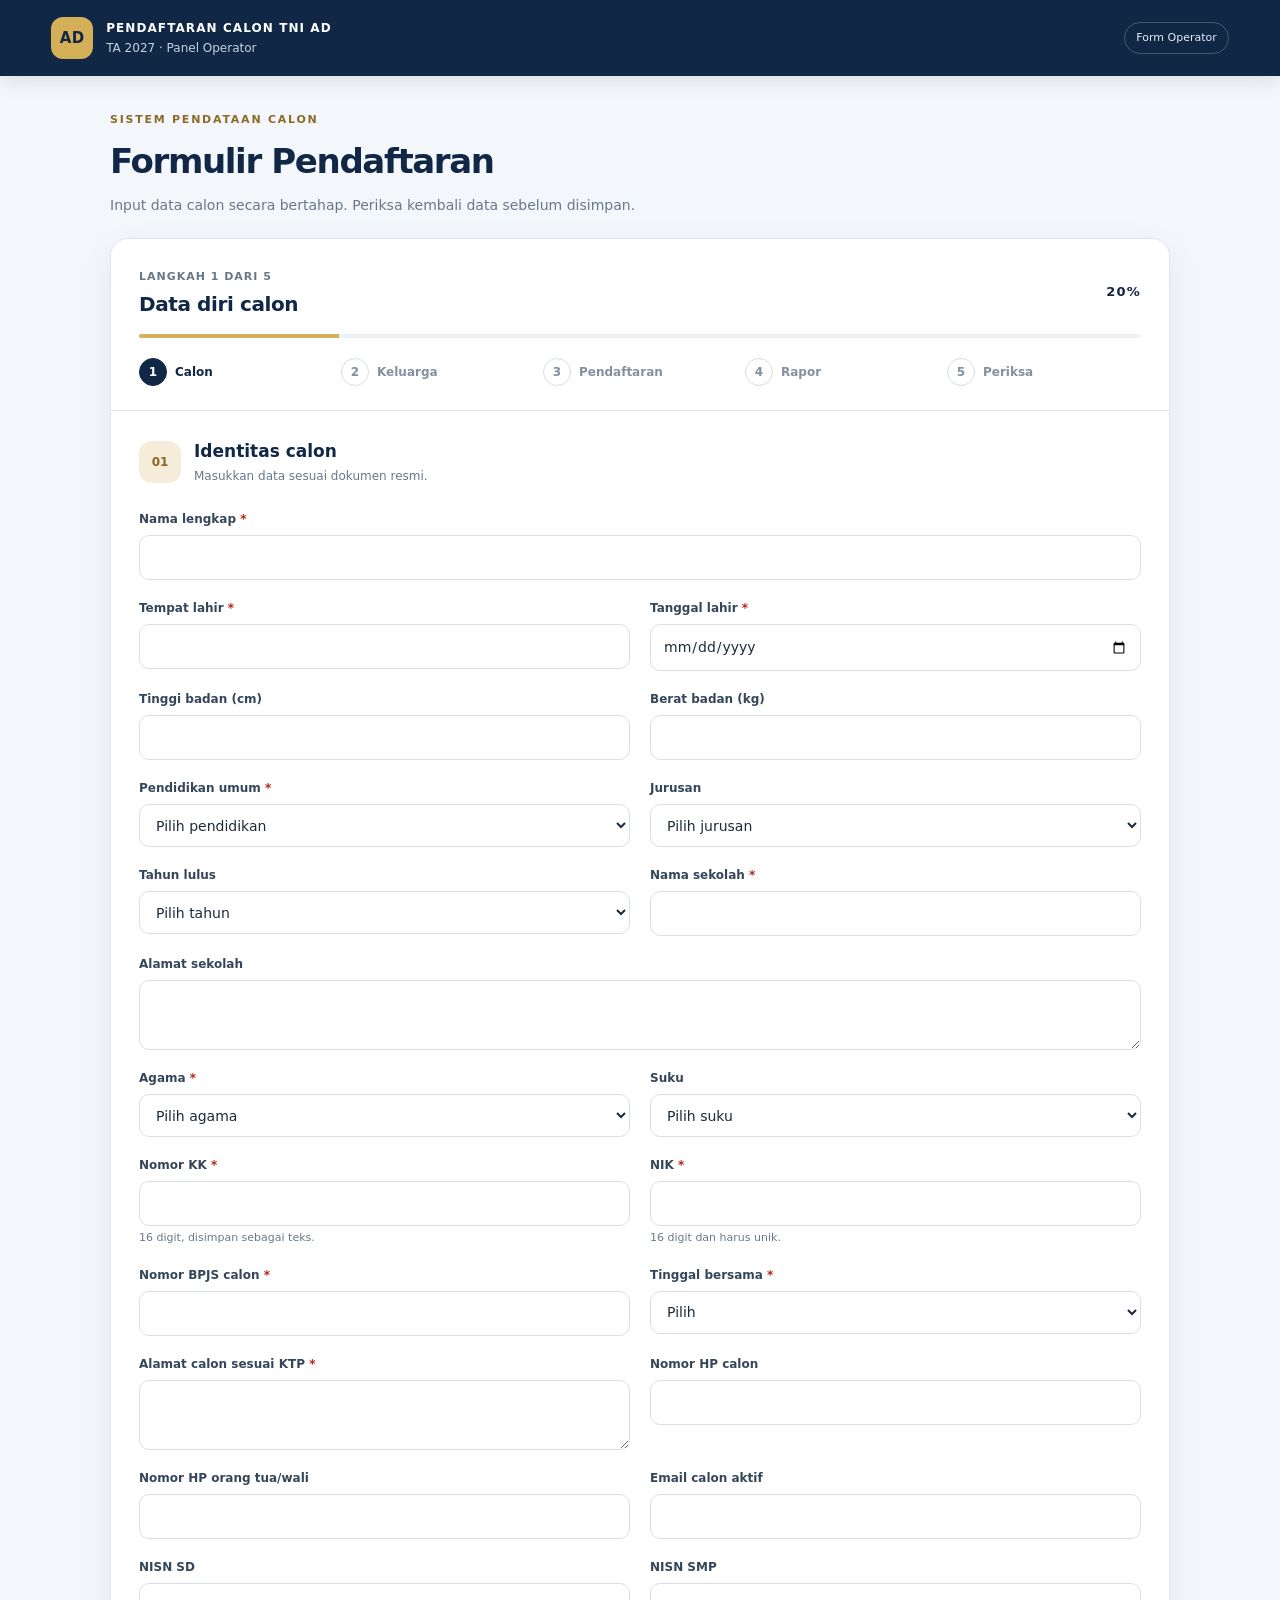
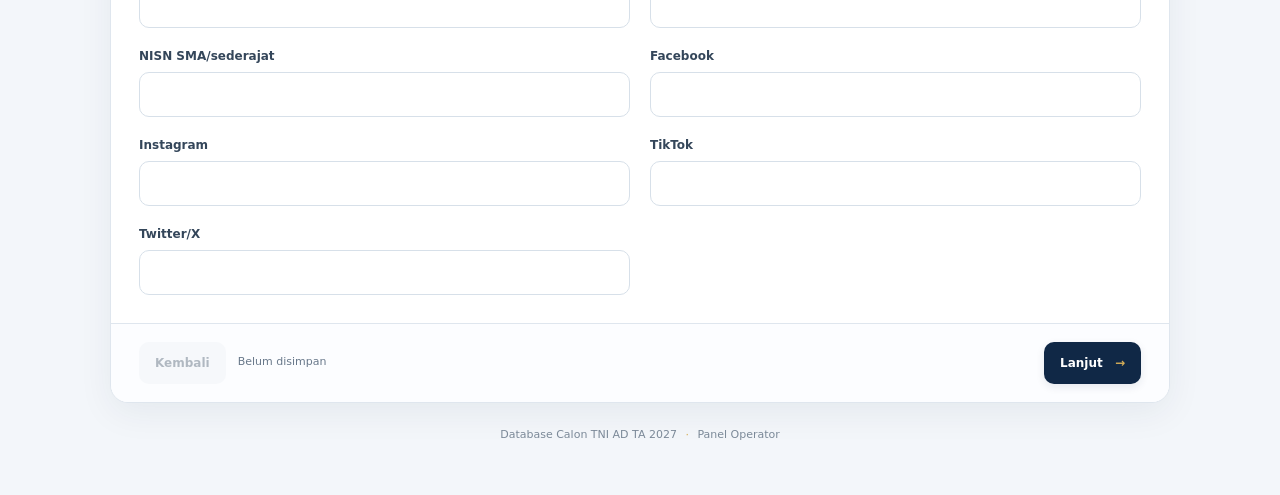
==== index.html @ 024eb9fd "first commit" ====
<!doctype html>
<html lang="id">
  <head>
    <meta charset="utf-8" />
    <meta name="viewport" content="width=device-width, initial-scale=1" />
    <meta name="theme-color" content="#102846" />
    <title>Form Pendaftaran Calon TNI AD TA 2027</title>
    <link rel="stylesheet" href="styles.css" />
  </head>
  <body>
    <header class="topbar">
      <div class="brand-mark">AD</div>
      <div class="brand-copy">
        <strong>PENDAFTARAN CALON TNI AD</strong
        ><span>TA 2027 · Panel Operator</span>
      </div>
      <span class="secure-label">Form Operator</span>
    </header>
    <main class="page-shell">
      <section class="intro">
        <p class="eyebrow">SISTEM PENDATAAN CALON</p>
        <h1>Formulir Pendaftaran</h1>
        <p class="subheading">
          Input data calon secara bertahap. Periksa kembali data sebelum
          disimpan.
        </p>
      </section>
      <section class="form-card">
        <div class="progress-head">
          <div>
            <span id="step-kicker">LANGKAH 1 DARI 5</span>
            <h2 id="step-title">Data diri calon</h2>
          </div>
          <span id="progress-percent">20%</span>
        </div>
        <div class="progress-track"><div id="progress-bar"></div></div>
        <nav class="step-nav" aria-label="Langkah formulir">
          <button class="step-pill active" data-step="0" type="button">
            <span>1</span><b>Calon</b>
          </button>
          <button class="step-pill" data-step="1" type="button">
            <span>2</span><b>Keluarga</b>
          </button>
          <button class="step-pill" data-step="2" type="button">
            <span>3</span><b>Pendaftaran</b>
          </button>
          <button class="step-pill" data-step="3" type="button">
            <span>4</span><b>Rapor</b>
          </button>
          <button class="step-pill" data-step="4" type="button">
            <span>5</span><b>Periksa</b>
          </button>
        </nav>

        <form id="candidate-form" novalidate>
          <section class="step-panel active" data-panel="0">
            <div class="section-heading">
              <span class="section-icon">01</span>
              <div>
                <h3>Identitas calon</h3>
                <p>Masukkan data sesuai dokumen resmi.</p>
              </div>
            </div>
            <div class="field-grid">
              <label class="field span-2"
                ><span>Nama lengkap <i>*</i></span
                ><input
                  name="NAMA_LENGKAP"
                  required
                  autocomplete="name"
                  data-uppercase
              /></label>
              <label class="field"
                ><span>Tempat lahir <i>*</i></span
                ><input name="TEMPAT_LAHIR" required data-uppercase
              /></label>
              <label class="field"
                ><span>Tanggal lahir <i>*</i></span
                ><input name="TANGGAL_LAHIR" type="date" required
              /></label>
              <label class="field"
                ><span>Tinggi badan (cm)</span
                ><input
                  name="TINGGI_BADAN_CM"
                  type="number"
                  min="1"
                  max="250"
                  inputmode="numeric"
              /></label>
              <label class="field"
                ><span>Berat badan (kg)</span
                ><input
                  name="BERAT_BADAN_KG"
                  type="number"
                  min="1"
                  max="300"
                  inputmode="decimal"
              /></label>
              <label class="field"
                ><span>Pendidikan umum <i>*</i></span
                ><select
                  name="PENDIDIKAN_UMUM"
                  required
                  data-ref="PENDIDIKAN_UMUM"
                >
                  <option value="">Pilih pendidikan</option>
                </select></label
              >
              <label class="field"
                ><span>Jurusan</span
                ><select
                  name="JURUSAN"
                  data-ref="JURUSAN"
                  data-other-target="jurusan-lain"
                >
                  <option value="">Pilih jurusan</option></select
                ><input
                  id="jurusan-lain"
                  class="conditional-input hidden"
                  placeholder="Tulis jurusan"
                  data-uppercase
              /></label>
              <label class="field"
                ><span>Tahun lulus</span
                ><select name="TAHUN_LULUS" id="tahun-lulus">
                  <option value="">Pilih tahun</option>
                </select></label
              >
              <label class="field"
                ><span>Nama sekolah <i>*</i></span
                ><input name="NAMA_SEKOLAH" required data-uppercase
              /></label>
              <label class="field span-2"
                ><span>Alamat sekolah</span
                ><textarea
                  name="ALAMAT_SEKOLAH"
                  rows="2"
                  data-uppercase
                ></textarea>
              </label>
              <label class="field"
                ><span>Agama <i>*</i></span
                ><select name="AGAMA" required data-ref="AGAMA">
                  <option value="">Pilih agama</option>
                </select></label
              >
              <label class="field"
                ><span>Suku</span
                ><select
                  name="SUKU"
                  data-ref="SUKU"
                  data-other-target="suku-lain"
                >
                  <option value="">Pilih suku</option></select
                ><input
                  id="suku-lain"
                  class="conditional-input hidden"
                  placeholder="Tulis suku"
                  data-uppercase
              /></label>
              <label class="field"
                ><span>Nomor KK <i>*</i></span
                ><input
                  name="NOMOR_KK"
                  required
                  inputmode="numeric"
                  maxlength="16"
                  minlength="16"
                  pattern="[0-9]{16}"
                  autocomplete="off"
                /><small>16 digit, disimpan sebagai teks.</small></label
              >
              <label class="field"
                ><span>NIK <i>*</i></span
                ><input
                  name="NIK"
                  required
                  inputmode="numeric"
                  maxlength="16"
                  minlength="16"
                  pattern="[0-9]{16}"
                  autocomplete="off"
                /><small>16 digit dan harus unik.</small></label
              >
              <label class="field"
                ><span>Nomor BPJS calon <i>*</i></span
                ><input
                  name="NOMOR_BPJS"
                  required
                  inputmode="numeric"
                  autocomplete="off"
              /></label>
              <label class="field"
                ><span>Tinggal bersama <i>*</i></span
                ><select
                  name="TINGGAL_BERSAMA"
                  required
                  data-ref="TINGGAL_BERSAMA"
                >
                  <option value="">Pilih</option>
                </select></label
              >
              <label class="field"
                ><span>Alamat calon sesuai KTP <i>*</i></span
                ><textarea
                  name="ALAMAT_CALON"
                  required
                  rows="2"
                  data-uppercase
                ></textarea>
              </label>
              <label class="field"
                ><span>Nomor HP calon</span
                ><input
                  name="NOMOR_HP_CALON"
                  inputmode="tel"
                  autocomplete="tel"
              /></label>
              <label class="field"
                ><span>Nomor HP orang tua/wali</span
                ><input name="NOMOR_HP_ORANG_TUA_WALI" inputmode="tel"
              /></label>
              <label class="field"
                ><span>Email calon aktif</span
                ><input name="EMAIL_CALON" type="email" autocomplete="email"
              /></label>
              <label class="field"
                ><span>NISN SD</span><input name="NISN_SD" inputmode="numeric"
              /></label>
              <label class="field"
                ><span>NISN SMP</span
                ><input name="NISN_SMP" inputmode="numeric"
              /></label>
              <label class="field"
                ><span>NISN SMA/sederajat</span
                ><input name="NISN_SMA" inputmode="numeric"
              /></label>
              <label class="field"
                ><span>Facebook</span><input name="AKUN_FACEBOOK"
              /></label>
              <label class="field"
                ><span>Instagram</span><input name="AKUN_INSTAGRAM"
              /></label>
              <label class="field"
                ><span>TikTok</span><input name="AKUN_TIKTOK"
              /></label>
              <label class="field"
                ><span>Twitter/X</span><input name="AKUN_TWITTER"
              /></label>
            </div>
          </section>

          <section class="step-panel" data-panel="1">
            <div class="section-heading">
              <span class="section-icon">02</span>
              <div>
                <h3>Data keluarga</h3>
                <p>
                  Bagian pangkat, jabatan, dan kesatuan muncul sesuai pekerjaan.
                </p>
              </div>
            </div>
            <div class="subsection">
              <h4>Ayah kandung</h4>
              <div class="field-grid">
                <label class="field"
                  ><span>Nama ayah <i>*</i></span
                  ><input name="NAMA_BAPAK_KANDUNG" required data-uppercase
                /></label>
                <label class="field"
                  ><span>Pekerjaan ayah <i>*</i></span
                  ><select name="PEKERJAAN_BAPAK" required data-ref="PEKERJAAN">
                    <option value="">Pilih pekerjaan</option>
                  </select></label
                >
                <label class="field conditional-job hidden"
                  ><span>Pangkat ayah</span
                  ><input name="PANGKAT_BAPAK" data-uppercase
                /></label>
                <label class="field conditional-job hidden"
                  ><span>Jabatan ayah</span
                  ><input name="JABATAN_BAPAK" data-uppercase
                /></label>
                <label class="field conditional-job hidden"
                  ><span>Kesatuan/instansi ayah</span
                  ><input name="KESATUAN_BAPAK" data-uppercase
                /></label>
                <label class="field span-2"
                  ><span>Alamat ayah sesuai KTP</span
                  ><textarea
                    name="ALAMAT_BAPAK"
                    rows="2"
                    data-uppercase
                  ></textarea>
                </label>
              </div>
            </div>
            <div class="subsection">
              <h4>Ibu kandung</h4>
              <div class="field-grid">
                <label class="field"
                  ><span>Nama ibu <i>*</i></span
                  ><input name="NAMA_IBU_KANDUNG" required data-uppercase
                /></label>
                <label class="field"
                  ><span>Pekerjaan ibu <i>*</i></span
                  ><select name="PEKERJAAN_IBU" required data-ref="PEKERJAAN">
                    <option value="">Pilih pekerjaan</option>
                  </select></label
                >
                <label class="field conditional-job hidden"
                  ><span>Pangkat ibu</span
                  ><input name="PANGKAT_IBU" data-uppercase
                /></label>
                <label class="field conditional-job hidden"
                  ><span>Jabatan ibu</span
                  ><input name="JABATAN_IBU" data-uppercase
                /></label>
                <label class="field conditional-job hidden"
                  ><span>Kesatuan/instansi ibu</span
                  ><input name="KESATUAN_IBU" data-uppercase
                /></label>
                <label class="field span-2"
                  ><span>Alamat ibu sesuai KTP</span
                  ><textarea
                    name="ALAMAT_IBU"
                    rows="2"
                    data-uppercase
                  ></textarea>
                </label>
              </div>
            </div>
            <div class="subsection" id="wali-section">
              <h4>Wali</h4>
              <div class="field-grid">
                <label class="field"
                  ><span>Nama wali</span><input name="NAMA_WALI" data-uppercase
                /></label>
                <label class="field"
                  ><span>Pekerjaan wali</span
                  ><input name="PEKERJAAN_WALI" data-uppercase
                /></label>
                <label class="field"
                  ><span>Pangkat wali</span
                  ><input name="PANGKAT_WALI" data-uppercase
                /></label>
                <label class="field"
                  ><span>Jabatan wali</span
                  ><input name="JABATAN_WALI" data-uppercase
                /></label>
                <label class="field"
                  ><span>Kesatuan/instansi wali</span
                  ><input name="KESATUAN_WALI" data-uppercase
                /></label>
                <label class="field span-2"
                  ><span>Alamat wali sesuai KTP</span
                  ><textarea
                    name="ALAMAT_WALI"
                    rows="2"
                    data-uppercase
                  ></textarea>
                </label>
              </div>
            </div>
            <div class="subsection">
              <h4>Kakek dan nenek</h4>
              <div class="field-grid">
                <label class="field"
                  ><span>Nama kakek dari ayah <i>*</i></span
                  ><input name="NAMA_KAKEK_AYAH" required data-uppercase
                /></label>
                <label class="field"
                  ><span>Nama nenek dari ayah <i>*</i></span
                  ><input name="NAMA_NENEK_AYAH" required data-uppercase
                /></label>
                <label class="field span-2"
                  ><span>Alamat kakek/nenek dari ayah <i>*</i></span
                  ><textarea
                    name="ALAMAT_KAKEK_NENEK_AYAH"
                    required
                    rows="2"
                    data-uppercase
                  ></textarea>
                </label>
                <label class="field"
                  ><span>Nama kakek dari ibu <i>*</i></span
                  ><input name="NAMA_KAKEK_IBU" required data-uppercase
                /></label>
                <label class="field"
                  ><span>Nama nenek dari ibu <i>*</i></span
                  ><input name="NAMA_NENEK_IBU" required data-uppercase
                /></label>
                <label class="field span-2"
                  ><span>Alamat kakek/nenek dari ibu <i>*</i></span
                  ><textarea
                    name="ALAMAT_KAKEK_NENEK_IBU"
                    required
                    rows="2"
                    data-uppercase
                  ></textarea>
                </label>
              </div>
            </div>
            <div class="subsection">
              <h4>Babinsa</h4>
              <div class="field-grid">
                <label class="field"
                  ><span>Pangkat Babinsa</span
                  ><input name="PANGKAT_BABINSA" data-uppercase
                /></label>
                <label class="field"
                  ><span>Nama Babinsa</span
                  ><input name="NAMA_BABINSA" data-uppercase
                /></label>
              </div>
            </div>
          </section>

          <section class="step-panel" data-panel="2">
            <div class="section-heading">
              <span class="section-icon">03</span>
              <div>
                <h3>Informasi pendaftaran</h3>
                <p>Nomor pendaftaran dibuat otomatis saat data disimpan.</p>
              </div>
            </div>
            <div class="field-grid">
              <label class="field"
                ><span>Jenis pendaftaran <i>*</i></span
                ><select
                  name="JENIS_PENDAFTARAN"
                  required
                  data-ref="JENIS_PENDAFTARAN"
                >
                  <option value="">Pilih jenis</option>
                </select></label
              >
              <label class="field"
                ><span>Kodim sesuai domisili <i>*</i></span
                ><input name="KODIM_DOMISILI" required data-uppercase
              /></label>
              <label class="field"
                ><span>Calon daftar TNI ke berapa <i>*</i></span
                ><input
                  name="JUMLAH_PENDAFTARAN_TNI"
                  type="number"
                  min="1"
                  step="1"
                  required
              /></label>
              <label class="field"
                ><span>Kriteria prestasi nasional</span
                ><select
                  name="KRITERIA_PRESTASI_NASIONAL"
                  data-ref="KRITERIA_PRESTASI_NASIONAL"
                >
                  <option value="">Pilih jika ada</option>
                </select></label
              >
              <label class="field span-2"
                ><span>Motivasi menjadi prajurit</span
                ><textarea name="MOTIVASI_CALON" rows="3"></textarea>
              </label>
              <label class="field"
                ><span>Hobi</span><input name="HOBI_CALON"
              /></label>
              <label class="field"
                ><span>Pernah bekerja di</span><input name="RIWAYAT_PEKERJAAN"
              /></label>
              <label class="field"
                ><span>Mempunyai keahlian?</span
                ><select name="MEMILIKI_KEAHLIAN" id="memiliki-keahlian">
                  <option value="">Pilih</option>
                  <option>Ya</option>
                  <option>Tidak</option>
                </select></label
              >
              <label class="field hidden" id="detail-keahlian-wrap"
                ><span>Detail keahlian</span><input name="DETAIL_KEAHLIAN"
              /></label>
            </div>
          </section>

          <section class="step-panel" data-panel="3">
            <div class="section-heading">
              <span class="section-icon">04</span>
              <div>
                <h3>Nilai rapor</h3>
                <p>
                  Isi nilai P dan K sesuai blanko rapor. Urutan kolom sumber
                  perlu dicocokkan sebelum digunakan untuk impor massal.
                </p>
              </div>
            </div>
            <div class="notice">
              <strong>Catatan:</strong> nilai kosong tidak otomatis diubah
              menjadi 0. Pastikan angka disalin sesuai dokumen.
            </div>
            <div id="rapor-container"></div>
          </section>

          <section class="step-panel" data-panel="4">
            <div class="section-heading">
              <span class="section-icon">05</span>
              <div>
                <h3>Periksa data</h3>
                <p>Tinjau ringkasan sebelum menyimpan ke spreadsheet.</p>
              </div>
            </div>
            <div id="review-summary" class="review-summary"></div>
            <label class="confirm-check"
              ><input type="checkbox" id="confirm-data" /> Saya sudah memeriksa
              data yang diinput dan sesuai dengan dokumen sumber.</label
            >
            <div class="notice">
              Penyimpanan hanya dilakukan setelah tombol Simpan ditekan. Nomor
              pendaftaran dan ID dibuat oleh backend.
            </div>
          </section>

          <div class="form-alert hidden" id="form-alert" role="alert"></div>
          <div class="form-actions">
            <button class="btn btn-quiet" id="prev-btn" type="button" disabled>
              Kembali
            </button>
            <span class="autosave-note" id="save-status">Belum disimpan</span>
            <button class="btn btn-primary" id="next-btn" type="button">
              Lanjut <span>→</span>
            </button>
            <button class="btn btn-primary hidden" id="save-btn" type="submit">
              Simpan pendaftaran
            </button>
          </div>
        </form>
      </section>
      <footer>
        Database Calon TNI AD TA 2027 <span>·</span> Panel Operator
      </footer>
    </main>
    <div class="toast hidden" id="toast" role="status"></div>
    <script src="app.js"></script>
  </body>
</html>
---- styles.css ----
:root{--navy:#102846;--navy-2:#183b63;--gold:#d5ae58;--ink:#1c2b3a;--muted:#68788a;--line:#dfe6ee;--paper:#fff;--bg:#f3f6fa;--soft:#f7f9fc;--danger:#b42318;--success:#18794e;--radius:18px}*{box-sizing:border-box}body{margin:0;background:var(--bg);color:var(--ink);font-family:Inter,ui-sans-serif,system-ui,-apple-system,"Segoe UI",sans-serif;font-size:14px;line-height:1.5}.topbar{min-height:76px;background:var(--navy);color:#fff;display:flex;align-items:center;gap:13px;padding:14px clamp(16px,4vw,52px);box-shadow:0 4px 20px #0b20331c}.brand-mark{width:42px;height:42px;border-radius:12px;background:var(--gold);color:var(--navy);display:grid;place-items:center;font-weight:900;font-size:15px;letter-spacing:.5px}.brand-copy{display:flex;flex-direction:column;gap:2px}.brand-copy strong{font-size:12px;letter-spacing:.09em}.brand-copy span{font-size:12px;color:#c6d2df}.secure-label{margin-left:auto;border:1px solid #ffffff38;border-radius:30px;padding:7px 11px;font-size:11px;color:#e6edf5}.page-shell{max-width:1100px;margin:0 auto;padding:36px 20px 28px}.intro{margin-bottom:22px}.eyebrow{color:#8a6a26;font-size:11px;font-weight:800;letter-spacing:.16em;margin:0 0 7px}.intro h1{font-size:clamp(26px,4vw,34px);letter-spacing:-.04em;margin:0;color:var(--navy)}.subheading{color:var(--muted);margin:8px 0 0;max-width:650px}.form-card{background:var(--paper);border:1px solid var(--line);border-radius:var(--radius);box-shadow:0 10px 35px #132b4510;overflow:hidden}.progress-head{display:flex;justify-content:space-between;align-items:center;padding:26px 28px 15px}.progress-head h2{font-size:20px;margin:3px 0 0;color:var(--navy);letter-spacing:-.02em}.progress-head span{font-size:11px;letter-spacing:.09em;font-weight:800;color:var(--muted)}#progress-percent{font-size:13px;color:var(--navy)}.progress-track{height:4px;background:#edf1f5;margin:0 28px;border-radius:5px;overflow:hidden}#progress-bar{height:100%;width:20%;background:var(--gold);transition:width .25s}.step-nav{display:grid;grid-template-columns:repeat(5,1fr);gap:8px;padding:20px 28px 24px;border-bottom:1px solid var(--line)}.step-pill{display:flex;align-items:center;gap:8px;border:0;background:transparent;color:#8290a0;text-align:left;padding:0;font:inherit;cursor:pointer;min-width:0}.step-pill span{height:28px;width:28px;flex:0 0 28px;border:1px solid #d5dde6;border-radius:50%;display:grid;place-items:center;font-size:12px;font-weight:800;background:#fff}.step-pill b{font-size:12px;font-weight:650}.step-pill.active{color:var(--navy)}.step-pill.active span,.step-pill.done span{background:var(--navy);border-color:var(--navy);color:#fff}.step-pill.done span{background:#18794e;border-color:#18794e}.step-panel{display:none;padding:28px}.step-panel.active{display:block;animation:fade .2s ease}@keyframes fade{from{opacity:.6;transform:translateY(3px)}to{opacity:1;transform:none}}.section-heading{display:flex;gap:13px;align-items:center;margin-bottom:25px}.section-icon{display:grid;place-items:center;width:42px;height:42px;border-radius:13px;background:#f5ecd9;color:#8a6824;font-size:12px;font-weight:900}.section-heading h3{margin:0;color:var(--navy);font-size:17px}.section-heading p{margin:3px 0 0;color:var(--muted);font-size:12px}.field-grid{display:grid;grid-template-columns:repeat(2,minmax(0,1fr));gap:19px 20px}.field{display:flex;flex-direction:column;gap:7px;min-width:0}.field>span{font-size:12px;font-weight:750;color:#34465a}.field i{color:var(--danger);font-style:normal}.field input,.field select,.field textarea{width:100%;min-width:0;border:1px solid #d7e0e9;border-radius:10px;padding:11px 12px;background:#fff;color:var(--ink);font:inherit;outline:none;transition:border-color .15s,box-shadow .15s}.field input,.field select{min-height:43px}.field textarea{resize:vertical;min-height:70px}.field input:focus,.field select:focus,.field textarea:focus{border-color:#517da9;box-shadow:0 0 0 3px #517da91c}.field input.invalid,.field select.invalid,.field textarea.invalid{border-color:var(--danger);box-shadow:0 0 0 3px #b4231810}.field small{font-size:11px;color:var(--muted);margin-top:-3px}.span-2{grid-column:span 2}.conditional-input{margin-top:1px}.hidden{display:none!important}.subsection{padding:18px;border:1px solid var(--line);border-radius:14px;margin:18px 0}.subsection h4{margin:0 0 16px;color:var(--navy);font-size:13px}.subsection .field-grid{gap:16px}.notice{background:#fff9eb;border:1px solid #f2dfb0;border-radius:11px;padding:12px 14px;color:#725a23;font-size:12px;margin-bottom:18px}.score-card{border:1px solid var(--line);border-radius:13px;margin:14px 0;overflow:hidden}.score-title{background:var(--soft);padding:12px 15px;display:flex;justify-content:space-between;align-items:center}.score-title strong{font-size:13px;color:var(--navy)}.score-title span{font-size:11px;color:var(--muted)}.score-table{width:100%;border-collapse:collapse}.score-table th,.score-table td{padding:10px 12px;border-top:1px solid #e8edf2;text-align:left;font-size:12px}.score-table th{color:var(--muted);font-weight:700;background:#fff}.score-table input{width:100%;min-width:60px;border:1px solid #d7e0e9;border-radius:8px;padding:8px;font:inherit}.score-table input:focus{outline:2px solid #517da944;border-color:#517da9}.review-summary{display:grid;grid-template-columns:repeat(2,minmax(0,1fr));gap:14px}.review-group{border:1px solid var(--line);border-radius:12px;padding:15px;min-width:0}.review-group h4{margin:0 0 10px;font-size:13px;color:var(--navy)}.review-row{display:flex;justify-content:space-between;gap:12px;padding:6px 0;border-bottom:1px solid #f0f3f6;font-size:12px}.review-row:last-child{border-bottom:0}.review-row span{color:var(--muted)}.review-row strong{text-align:right;overflow-wrap:anywhere;font-weight:650;max-width:60%}.confirm-check{display:flex;gap:10px;align-items:flex-start;margin:20px 0 14px;font-size:12px;color:#34465a}.confirm-check input{margin-top:3px;accent-color:var(--navy)}.form-actions{display:flex;align-items:center;gap:12px;padding:18px 28px;border-top:1px solid var(--line);background:#fcfdff}.autosave-note{font-size:11px;color:var(--muted);margin-right:auto}.btn{border:0;border-radius:10px;padding:11px 16px;font:inherit;font-size:12px;font-weight:800;cursor:pointer;min-height:42px}.btn:disabled{opacity:.4;cursor:not-allowed}.btn-primary{background:var(--navy);color:#fff;box-shadow:0 3px 8px #10284618}.btn-primary:hover:not(:disabled){background:var(--navy-2)}.btn-primary span{color:var(--gold);margin-left:8px}.btn-quiet{background:#eef2f6;color:#415367}.form-alert{margin:0 28px 16px;padding:12px 14px;background:#fff0ef;border:1px solid #f1c5c1;border-radius:10px;color:var(--danger);font-size:12px}.toast{position:fixed;bottom:20px;right:20px;max-width:min(420px,calc(100vw - 40px));padding:14px 18px;border-radius:12px;background:#123a2a;color:#fff;box-shadow:0 8px 30px #0002;font-size:13px;z-index:10}.toast.error{background:#8f2019}footer{text-align:center;padding:24px;color:#7b8998;font-size:11px}footer span{color:var(--gold);padding:0 5px}.empty-state{padding:20px;color:var(--muted);font-size:12px}@media(max-width:700px){.topbar{min-height:66px;padding:12px 16px}.brand-mark{width:38px;height:38px}.brand-copy strong{font-size:10px}.secure-label{font-size:10px;padding:6px 8px}.page-shell{padding:25px 12px}.intro{padding:0 3px}.form-card{border-radius:14px}.progress-head{padding:21px 17px 13px}.progress-head h2{font-size:18px}.progress-track{margin:0 17px}.step-nav{padding:16px 15px;gap:3px}.step-pill{flex-direction:column;gap:5px;text-align:center;justify-content:center}.step-pill span{width:26px;height:26px;flex-basis:26px}.step-pill b{font-size:10px;font-weight:700}.step-panel{padding:22px 17px}.field-grid{grid-template-columns:minmax(0,1fr);gap:15px}.span-2{grid-column:auto}.subsection{padding:13px}.review-summary{grid-template-columns:1fr}.form-actions{padding:14px 15px;gap:8px;flex-wrap:wrap}.autosave-note{order:3;width:100%;margin:0}.btn{padding:10px 13px}.form-actions .btn-primary{margin-left:auto}.score-table th,.score-table td{padding:8px 6px}.score-title{gap:8px}.score-title span{font-size:10px}}@media(min-width:701px) and (max-width:900px){.field-grid{gap:16px}.step-pill b{font-size:11px}}
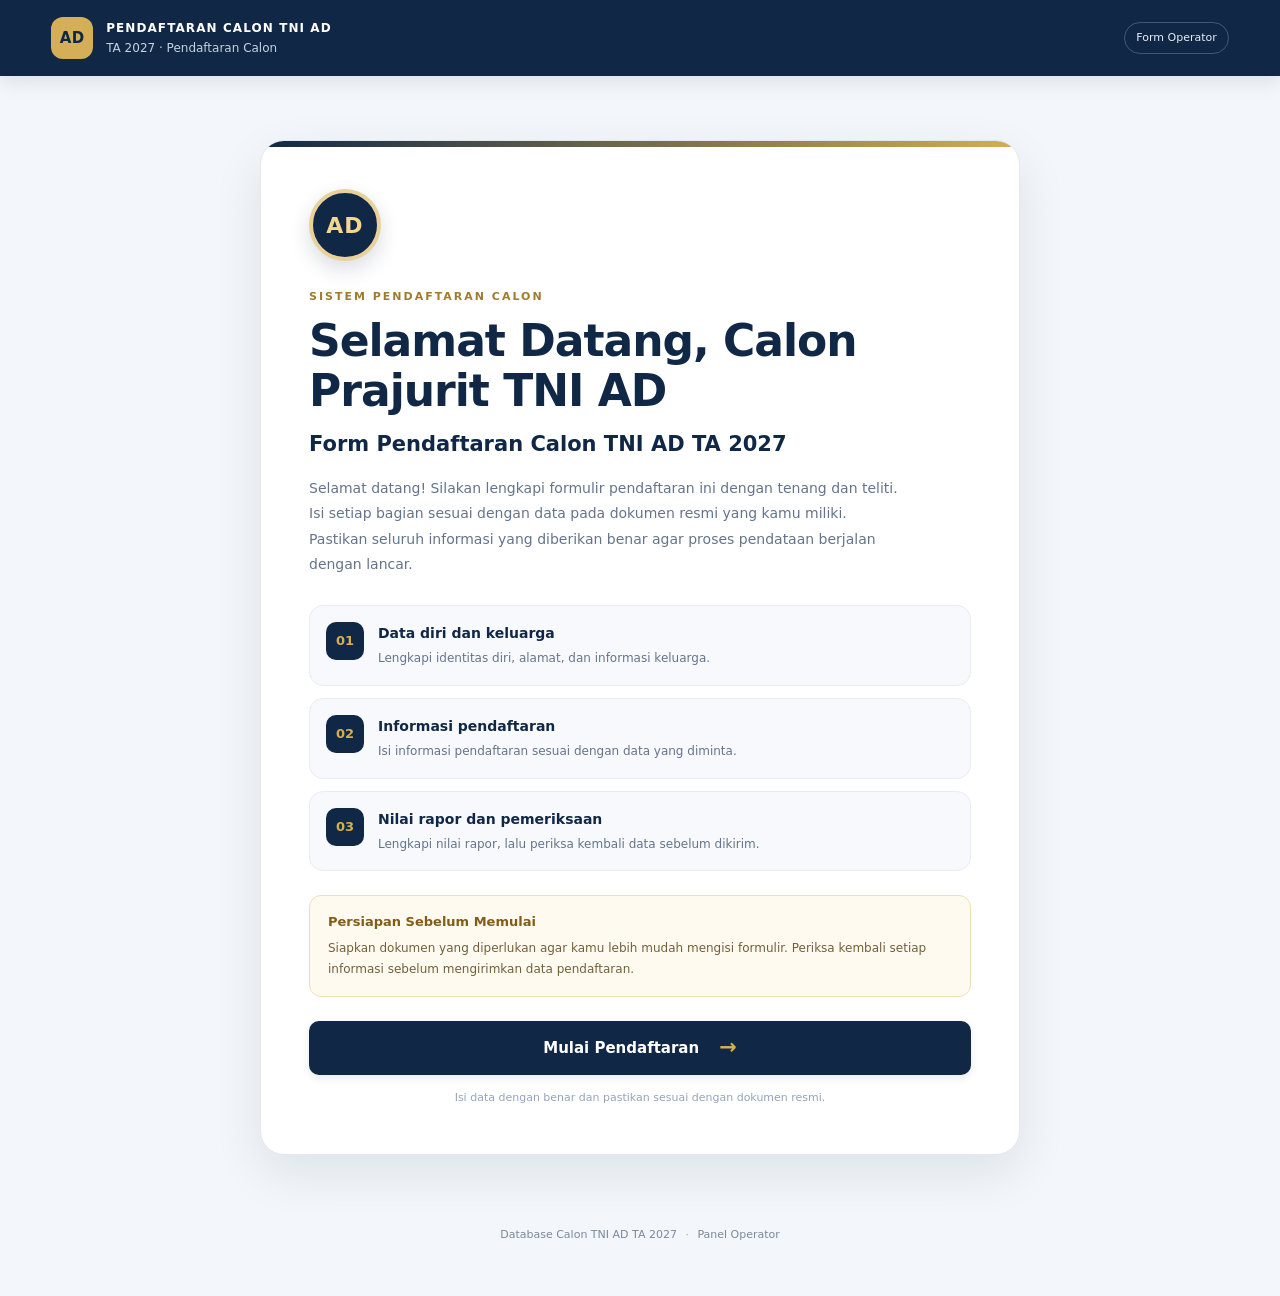
==== commit 69968497: "updateAPIBackup" ====
--- a/index.html
+++ b/index.html
@@ -12,12 +12,78 @@
       <div class="brand-mark">AD</div>
       <div class="brand-copy">
         <strong>PENDAFTARAN CALON TNI AD</strong
-        ><span>TA 2027 · Panel Operator</span>
+        ><span>TA 2027 · Pendaftaran Calon</span>
       </div>
       <span class="secure-label">Form Operator</span>
     </header>
     <main class="page-shell">
-      <section class="intro">
+      <section class="welcome-card" id="welcome-page">
+        <div class="welcome-emblem">AD</div>
+
+        <p class="eyebrow">SISTEM PENDAFTARAN CALON</p>
+
+        <h1>Selamat Datang, Calon Prajurit TNI AD</h1>
+
+        <p class="welcome-description">Form Pendaftaran Calon TNI AD TA 2027</p>
+
+        <p class="welcome-text">
+          Selamat datang! Silakan lengkapi formulir pendaftaran ini dengan
+          tenang dan teliti. Isi setiap bagian sesuai dengan data pada dokumen
+          resmi yang kamu miliki. Pastikan seluruh informasi yang diberikan
+          benar agar proses pendataan berjalan dengan lancar.
+        </p>
+
+        <div class="welcome-info">
+          <div class="welcome-info-item">
+            <span class="welcome-info-number">01</span>
+            <div>
+              <strong>Data diri dan keluarga</strong>
+              <p>Lengkapi identitas diri, alamat, dan informasi keluarga.</p>
+            </div>
+          </div>
+
+          <div class="welcome-info-item">
+            <span class="welcome-info-number">02</span>
+            <div>
+              <strong>Informasi pendaftaran</strong>
+              <p>Isi informasi pendaftaran sesuai dengan data yang diminta.</p>
+            </div>
+          </div>
+
+          <div class="welcome-info-item">
+            <span class="welcome-info-number">03</span>
+            <div>
+              <strong>Nilai rapor dan pemeriksaan</strong>
+              <p>
+                Lengkapi nilai rapor, lalu periksa kembali data sebelum dikirim.
+              </p>
+            </div>
+          </div>
+        </div>
+
+        <div class="welcome-notice">
+          <strong>Persiapan Sebelum Memulai</strong>
+          <p>
+            Siapkan dokumen yang diperlukan agar kamu lebih mudah mengisi
+            formulir. Periksa kembali setiap informasi sebelum mengirimkan data
+            pendaftaran.
+          </p>
+        </div>
+
+        <button
+          class="btn btn-primary welcome-start"
+          id="start-registration-btn"
+          type="button"
+        >
+          Mulai Pendaftaran <span>→</span>
+        </button>
+
+        <p class="welcome-footnote">
+          Isi data dengan benar dan pastikan sesuai dengan dokumen resmi.
+        </p>
+      </section>
+
+      <section class="intro" id="registration-intro" hidden>
         <p class="eyebrow">SISTEM PENDATAAN CALON</p>
         <h1>Formulir Pendaftaran</h1>
         <p class="subheading">
@@ -25,7 +91,7 @@
           disimpan.
         </p>
       </section>
-      <section class="form-card">
+      <section class="form-card" id="registration-form-card" hidden>
         <div class="progress-head">
           <div>
             <span id="step-kicker">LANGKAH 1 DARI 5</span>
@@ -200,15 +266,83 @@
                   <option value="">Pilih</option>
                 </select></label
               >
-              <label class="field"
-                ><span>Alamat calon sesuai KTP <i>*</i></span
-                ><textarea
-                  name="ALAMAT_CALON"
-                  required
-                  rows="2"
-                  data-uppercase
-                ></textarea>
-              </label>
+
+              <div class="field-group alamat-calon-group">
+                <span class="field-label">
+                  Alamat calon sesuai KTP <i>*</i>
+                </span>
+
+                <label class="field">
+                  <span>Provinsi <i>*</i></span>
+                  <input
+                    type="text"
+                    id="provinsi-calon"
+                    placeholder="Ketik nama provinsi..."
+                    autocomplete="off"
+                    required
+                  />
+                  <div
+                    id="provinsi-calon-options"
+                    class="autocomplete-options hidden"
+                  ></div>
+                </label>
+
+                <label class="field">
+                  <span>Kabupaten/Kota <i>*</i></span>
+                  <input
+                    type="text"
+                    id="kabupaten-calon"
+                    placeholder="Pilih provinsi terlebih dahulu"
+                    autocomplete="off"
+                    required
+                    disabled
+                  />
+                  <div
+                    id="kabupaten-calon-options"
+                    class="autocomplete-options hidden"
+                  ></div>
+                  <small id="kabupaten-calon-info">
+                    Pilih provinsi terlebih dahulu.
+                  </small>
+                </label>
+
+                <label class="field">
+                  <span>Alamat jalan / dusun / nomor rumah <i>*</i></span>
+                  <textarea
+                    id="detail-alamat-calon"
+                    rows="2"
+                    placeholder="Contoh: Jl. Merdeka No. 10, Dusun Krajan"
+                    data-uppercase
+                    required
+                  ></textarea>
+                </label>
+
+                <div class="field-row">
+                  <label class="field">
+                    <span>RT</span>
+                    <input
+                      type="text"
+                      id="rt-calon"
+                      placeholder="Contoh: 001"
+                      inputmode="numeric"
+                    />
+                  </label>
+
+                  <label class="field">
+                    <span>RW</span>
+                    <input
+                      type="text"
+                      id="rw-calon"
+                      placeholder="Contoh: 002"
+                      inputmode="numeric"
+                    />
+                  </label>
+                </div>
+
+                <!-- Field ini mempertahankan kontrak data backend -->
+                <input type="hidden" name="ALAMAT_CALON" />
+              </div>
+
               <label class="field"
                 ><span>Nomor HP calon</span
                 ><input
@@ -273,6 +407,17 @@
                     <option value="">Pilih pekerjaan</option>
                   </select></label
                 >
+
+                <label class="field hidden" id="pekerjaan-bapak-lainnya-wrap">
+                  <span>Nama pekerjaan ayah <i>*</i></span>
+                  <input
+                    type="text"
+                    id="pekerjaan-bapak-lainnya"
+                    data-uppercase
+                    placeholder="Masukkan nama pekerjaan ayah"
+                  />
+                </label>
+
                 <label class="field conditional-job hidden"
                   ><span>Pangkat ayah</span
                   ><input name="PANGKAT_BAPAK" data-uppercase
@@ -285,14 +430,67 @@
                   ><span>Kesatuan/instansi ayah</span
                   ><input name="KESATUAN_BAPAK" data-uppercase
                 /></label>
-                <label class="field span-2"
-                  ><span>Alamat ayah sesuai KTP</span
-                  ><textarea
-                    name="ALAMAT_BAPAK"
-                    rows="2"
-                    data-uppercase
-                  ></textarea>
-                </label>
+                <!-- ALAMAT BAPAK -->
+                <div
+                  class="field span-2 alamat-keluarga-group"
+                  data-alamat-group="BAPAK"
+                >
+                  <span class="field-label">Alamat ayah sesuai KTP</span>
+
+                  <label class="field">
+                    <span>Provinsi</span>
+                    <input
+                      type="text"
+                      id="provinsi-bapak"
+                      autocomplete="off"
+                      placeholder="Ketik nama provinsi..."
+                    />
+                    <div
+                      id="provinsi-bapak-options"
+                      class="autocomplete-options hidden"
+                    ></div>
+                  </label>
+
+                  <label class="field">
+                    <span>Kabupaten/Kota</span>
+                    <input
+                      type="text"
+                      id="kabupaten-bapak"
+                      autocomplete="off"
+                      placeholder="Pilih provinsi terlebih dahulu"
+                      disabled
+                    />
+                    <div
+                      id="kabupaten-bapak-options"
+                      class="autocomplete-options hidden"
+                    ></div>
+                    <small id="kabupaten-bapak-info"
+                      >Pilih provinsi terlebih dahulu.</small
+                    >
+                  </label>
+
+                  <label class="field">
+                    <span>Jalan / Dusun / Nomor Rumah</span>
+                    <textarea
+                      id="detail-alamat-bapak"
+                      rows="2"
+                      data-uppercase
+                    ></textarea>
+                  </label>
+
+                  <div class="field-row">
+                    <label class="field">
+                      <span>RT</span>
+                      <input id="rt-bapak" inputmode="numeric" />
+                    </label>
+                    <label class="field">
+                      <span>RW</span>
+                      <input id="rw-bapak" inputmode="numeric" />
+                    </label>
+                  </div>
+
+                  <input type="hidden" name="ALAMAT_BAPAK" />
+                </div>
               </div>
             </div>
             <div class="subsection">
@@ -308,6 +506,17 @@
                     <option value="">Pilih pekerjaan</option>
                   </select></label
                 >
+
+                <label class="field hidden" id="pekerjaan-ibu-lainnya-wrap">
+                  <span>Nama pekerjaan ibu <i>*</i></span>
+                  <input
+                    type="text"
+                    id="pekerjaan-ibu-lainnya"
+                    data-uppercase
+                    placeholder="Masukkan nama pekerjaan ibu"
+                  />
+                </label>
+
                 <label class="field conditional-job hidden"
                   ><span>Pangkat ibu</span
                   ><input name="PANGKAT_IBU" data-uppercase
@@ -320,97 +529,225 @@
                   ><span>Kesatuan/instansi ibu</span
                   ><input name="KESATUAN_IBU" data-uppercase
                 /></label>
-                <label class="field span-2"
-                  ><span>Alamat ibu sesuai KTP</span
-                  ><textarea
-                    name="ALAMAT_IBU"
-                    rows="2"
+                <!-- ALAMAT IBU -->
+                <div
+                  class="field span-2 alamat-keluarga-group"
+                  data-alamat-group="IBU"
+                >
+                  <span class="field-label">Alamat ibu sesuai KTP</span>
+
+                  <label class="field">
+                    <span>Provinsi</span>
+                    <input
+                      type="text"
+                      id="provinsi-ibu"
+                      autocomplete="off"
+                      placeholder="Ketik nama provinsi..."
+                    />
+                    <div
+                      id="provinsi-ibu-options"
+                      class="autocomplete-options hidden"
+                    ></div>
+                  </label>
+
+                  <label class="field">
+                    <span>Kabupaten/Kota</span>
+                    <input
+                      type="text"
+                      id="kabupaten-ibu"
+                      autocomplete="off"
+                      placeholder="Pilih provinsi terlebih dahulu"
+                      disabled
+                    />
+                    <div
+                      id="kabupaten-ibu-options"
+                      class="autocomplete-options hidden"
+                    ></div>
+                    <small id="kabupaten-ibu-info"
+                      >Pilih provinsi terlebih dahulu.</small
+                    >
+                  </label>
+
+                  <label class="field">
+                    <span>Jalan / Dusun / Nomor Rumah</span>
+                    <textarea
+                      id="detail-alamat-ibu"
+                      rows="2"
+                      data-uppercase
+                    ></textarea>
+                  </label>
+
+                  <div class="field-row">
+                    <label class="field">
+                      <span>RT</span>
+                      <input id="rt-ibu" inputmode="numeric" />
+                    </label>
+                    <label class="field">
+                      <span>RW</span>
+                      <input id="rw-ibu" inputmode="numeric" />
+                    </label>
+                  </div>
+
+                  <input type="hidden" name="ALAMAT_IBU" />
+                </div>
+              </div>
+            </div>
+            <div class="subsection">
+              <h4>Keluarga dari Ayah</h4>
+              <div class="field-grid">
+                <label class="field">
+                  <span>Nama kakek dari ayah <i>*</i></span>
+                  <input name="NAMA_KAKEK_AYAH" required data-uppercase />
+                </label>
+                <label class="field">
+                  <span>Nama nenek dari ayah <i>*</i></span>
+                  <input name="NAMA_NENEK_AYAH" required data-uppercase />
+                </label>
+                <label class="field span-2">
+                  <span>Alamat kakek dan nenek dari ayah <i>*</i></span>
+                  <textarea
+                    name="ALAMAT_KAKEK_NENEK_AYAH"
+                    rows="3"
+                    required
                     data-uppercase
                   ></textarea>
                 </label>
               </div>
             </div>
+
+            <div class="subsection">
+              <h4>Keluarga dari Ibu</h4>
+              <div class="field-grid">
+                <label class="field">
+                  <span>Nama kakek dari ibu <i>*</i></span>
+                  <input name="NAMA_KAKEK_IBU" required data-uppercase />
+                </label>
+                <label class="field">
+                  <span>Nama nenek dari ibu <i>*</i></span>
+                  <input name="NAMA_NENEK_IBU" required data-uppercase />
+                </label>
+                <label class="field span-2">
+                  <span>Alamat kakek dan nenek dari ibu <i>*</i></span>
+                  <textarea
+                    name="ALAMAT_KAKEK_NENEK_IBU"
+                    rows="3"
+                    required
+                    data-uppercase
+                  ></textarea>
+                </label>
+              </div>
+            </div>
+
             <div class="subsection" id="wali-section">
               <h4>Wali</h4>
               <div class="field-grid">
-                <label class="field"
-                  ><span>Nama wali</span><input name="NAMA_WALI" data-uppercase
-                /></label>
-                <label class="field"
-                  ><span>Pekerjaan wali</span
-                  ><input name="PEKERJAAN_WALI" data-uppercase
-                /></label>
-                <label class="field"
-                  ><span>Pangkat wali</span
-                  ><input name="PANGKAT_WALI" data-uppercase
-                /></label>
-                <label class="field"
-                  ><span>Jabatan wali</span
-                  ><input name="JABATAN_WALI" data-uppercase
-                /></label>
-                <label class="field"
-                  ><span>Kesatuan/instansi wali</span
-                  ><input name="KESATUAN_WALI" data-uppercase
-                /></label>
-                <label class="field span-2"
-                  ><span>Alamat wali sesuai KTP</span
-                  ><textarea
-                    name="ALAMAT_WALI"
-                    rows="2"
+                <label class="field">
+                  <span>Nama wali</span>
+                  <input name="NAMA_WALI" data-uppercase />
+                </label>
+
+                <label class="field">
+                  <span>Pekerjaan wali</span>
+                  <select name="PEKERJAAN_WALI" data-ref="PEKERJAAN">
+                    <option value="">Pilih pekerjaan</option>
+                  </select>
+                </label>
+
+                <label class="field hidden" id="pekerjaan-wali-lainnya-wrap">
+                  <span>Nama pekerjaan wali <i>*</i></span>
+                  <input
+                    type="text"
+                    id="pekerjaan-wali-lainnya"
                     data-uppercase
-                  ></textarea>
-                </label>
-              </div>
-            </div>
-            <div class="subsection">
-              <h4>Kakek dan nenek</h4>
-              <div class="field-grid">
-                <label class="field"
-                  ><span>Nama kakek dari ayah <i>*</i></span
-                  ><input name="NAMA_KAKEK_AYAH" required data-uppercase
-                /></label>
-                <label class="field"
-                  ><span>Nama nenek dari ayah <i>*</i></span
-                  ><input name="NAMA_NENEK_AYAH" required data-uppercase
-                /></label>
-                <label class="field span-2"
-                  ><span>Alamat kakek/nenek dari ayah <i>*</i></span
-                  ><textarea
-                    name="ALAMAT_KAKEK_NENEK_AYAH"
-                    required
-                    rows="2"
-                    data-uppercase
-                  ></textarea>
-                </label>
-                <label class="field"
-                  ><span>Nama kakek dari ibu <i>*</i></span
-                  ><input name="NAMA_KAKEK_IBU" required data-uppercase
-                /></label>
-                <label class="field"
-                  ><span>Nama nenek dari ibu <i>*</i></span
-                  ><input name="NAMA_NENEK_IBU" required data-uppercase
-                /></label>
-                <label class="field span-2"
-                  ><span>Alamat kakek/nenek dari ibu <i>*</i></span
-                  ><textarea
-                    name="ALAMAT_KAKEK_NENEK_IBU"
-                    required
-                    rows="2"
-                    data-uppercase
-                  ></textarea>
-                </label>
-              </div>
-            </div>
+                    placeholder="Masukkan nama pekerjaan wali"
+                  />
+                </label>
+
+                <label class="field conditional-job hidden">
+                  <span>Pangkat wali</span>
+                  <input name="PANGKAT_WALI" data-uppercase />
+                </label>
+
+                <label class="field conditional-job hidden">
+                  <span>Jabatan wali</span>
+                  <input name="JABATAN_WALI" data-uppercase />
+                </label>
+
+                <label class="field conditional-job hidden">
+                  <span>Kesatuan/instansi wali</span>
+                  <input name="KESATUAN_WALI" data-uppercase />
+                </label>
+
+                <!-- ALAMAT WALI -->
+                <div
+                  class="field span-2 alamat-keluarga-group"
+                  data-alamat-group="WALI"
+                >
+                  <span class="field-label">Alamat wali sesuai KTP</span>
+
+                  <label class="field">
+                    <span>Provinsi</span>
+                    <input
+                      type="text"
+                      id="provinsi-wali"
+                      autocomplete="off"
+                      placeholder="Ketik nama provinsi..."
+                    />
+                    <div
+                      id="provinsi-wali-options"
+                      class="autocomplete-options hidden"
+                    ></div>
+                  </label>
+
+                  <label class="field">
+                    <span>Kabupaten/Kota</span>
+                    <input
+                      type="text"
+                      id="kabupaten-wali"
+                      autocomplete="off"
+                      placeholder="Pilih provinsi terlebih dahulu"
+                      disabled
+                    />
+                    <div
+                      id="kabupaten-wali-options"
+                      class="autocomplete-options hidden"
+                    ></div>
+                    <small id="kabupaten-wali-info"
+                      >Pilih provinsi terlebih dahulu.</small
+                    >
+                  </label>
+
+                  <label class="field">
+                    <span>Jalan / Dusun / Nomor Rumah</span>
+                    <textarea
+                      id="detail-alamat-wali"
+                      rows="2"
+                      data-uppercase
+                    ></textarea>
+                  </label>
+
+                  <div class="field-row">
+                    <label class="field">
+                      <span>RT</span>
+                      <input id="rt-wali" inputmode="numeric" />
+                    </label>
+                    <label class="field">
+                      <span>RW</span>
+                      <input id="rw-wali" inputmode="numeric" />
+                    </label>
+                  </div>
+
+                  <input type="hidden" name="ALAMAT_WALI" />
+                </div>
+              </div>
+            </div>
+
             <div class="subsection">
               <h4>Babinsa</h4>
               <div class="field-grid">
                 <label class="field"
-                  ><span>Pangkat Babinsa</span
+                  ><span>Nama/Pangkat Babinsa</span
                   ><input name="PANGKAT_BABINSA" data-uppercase
-                /></label>
-                <label class="field"
-                  ><span>Nama Babinsa</span
-                  ><input name="NAMA_BABINSA" data-uppercase
                 /></label>
               </div>
             </div>
@@ -435,10 +772,81 @@
                   <option value="">Pilih jenis</option>
                 </select></label
               >
-              <label class="field"
-                ><span>Kodim sesuai domisili <i>*</i></span
-                ><input name="KODIM_DOMISILI" required data-uppercase
-              /></label>
+
+              <label class="field">
+                <span>Kodim sesuai domisili <i>*</i></span>
+                <select name="KODIM_DOMISILI" required>
+                  <option value="">Pilih Kodim sesuai domisili</option>
+                  <option value="KODIM 0818/MALANG-BATU">
+                    KODIM 0818/MALANG-BATU
+                  </option>
+                  <option value="KODIM 0819/PASURUAN">
+                    KODIM 0819/PASURUAN
+                  </option>
+                  <option value="KODIM 0820/PROBOLINGGO">
+                    KODIM 0820/PROBOLINGGO
+                  </option>
+                  <option value="KODIM 0821/LUMAJANG">
+                    KODIM 0821/LUMAJANG
+                  </option>
+                  <option value="KODIM 0822/BONDOWOSO">
+                    KODIM 0822/BONDOWOSO
+                  </option>
+                  <option value="KODIM 0823/SITUBONDO">
+                    KODIM 0823/SITUBONDO
+                  </option>
+                  <option value="KODIM 0824/JEMBER">KODIM 0824/JEMBER</option>
+                  <option value="KODIM 0825/BANYUWANGI">
+                    KODIM 0825/BANYUWANGI
+                  </option>
+                  <option value="KODIM 0833/KOTA MALANG">
+                    KODIM 0833/KOTA MALANG
+                  </option>
+                  <option value="KODIM 0801/PACITAN">KODIM 0801/PACITAN</option>
+                  <option value="KODIM 0802/PONOROGO">
+                    KODIM 0802/PONOROGO
+                  </option>
+                  <option value="KODIM 0803/MADIUN">KODIM 0803/MADIUN</option>
+                  <option value="KODIM 0804/MAGETAN">KODIM 0804/MAGETAN</option>
+                  <option value="KODIM 0805/NGAWI">KODIM 0805/NGAWI</option>
+                  <option value="KODIM 0806/TRENGGALEK">
+                    KODIM 0806/TRENGGALEK
+                  </option>
+                  <option value="KODIM 0807/TULUNGAGUNG">
+                    KODIM 0807/TULUNGAGUNG
+                  </option>
+                  <option value="KODIM 0808/BLITAR">KODIM 0808/BLITAR</option>
+                  <option value="KODIM 0810/NGANJUK">KODIM 0810/NGANJUK</option>
+                  <option value="KODIM 0809/KEDIRI">KODIM 0809/KEDIRI</option>
+                  <option value="KODIM 0811/TUBAN">KODIM 0811/TUBAN</option>
+                  <option value="KODIM 0812/LAMONGAN">
+                    KODIM 0812/LAMONGAN
+                  </option>
+                  <option value="KODIM 0813/BOJONEGORO">
+                    KODIM 0813/BOJONEGORO
+                  </option>
+                  <option value="KODIM 0814/JOMBANG">KODIM 0814/JOMBANG</option>
+                  <option value="KODIM 0815/MOJOKERTO">
+                    KODIM 0815/MOJOKERTO
+                  </option>
+                  <option value="KODIM 0816/SIDOARJO">
+                    KODIM 0816/SIDOARJO
+                  </option>
+                  <option value="KODIM 0817/GRESIK">KODIM 0817/GRESIK</option>
+                  <option value="KODIM 0826/PAMEKASAN">
+                    KODIM 0826/PAMEKASAN
+                  </option>
+                  <option value="KODIM 0827/SUMENEP">KODIM 0827/SUMENEP</option>
+                  <option value="KODIM 0828/SAMPANG">KODIM 0828/SAMPANG</option>
+                  <option value="KODIM 0829/BANGKALAN">
+                    KODIM 0829/BANGKALAN
+                  </option>
+                  <option value="KODIM 0830/SURABAYA">
+                    KODIM 0830/SURABAYA
+                  </option>
+                </select>
+              </label>
+
               <label class="field"
                 ><span>Calon daftar TNI ke berapa <i>*</i></span
                 ><input
@@ -538,6 +946,8 @@
       </footer>
     </main>
     <div class="toast hidden" id="toast" role="status"></div>
+    <script src="wilayah-indonesia.js"></script>
+    <script src="ConfirmEngine.js"></script>
     <script src="app.js"></script>
   </body>
 </html>
--- a/styles.css
+++ b/styles.css
@@ -1 +1,1066 @@
-:root{--navy:#102846;--navy-2:#183b63;--gold:#d5ae58;--ink:#1c2b3a;--muted:#68788a;--line:#dfe6ee;--paper:#fff;--bg:#f3f6fa;--soft:#f7f9fc;--danger:#b42318;--success:#18794e;--radius:18px}*{box-sizing:border-box}body{margin:0;background:var(--bg);color:var(--ink);font-family:Inter,ui-sans-serif,system-ui,-apple-system,"Segoe UI",sans-serif;font-size:14px;line-height:1.5}.topbar{min-height:76px;background:var(--navy);color:#fff;display:flex;align-items:center;gap:13px;padding:14px clamp(16px,4vw,52px);box-shadow:0 4px 20px #0b20331c}.brand-mark{width:42px;height:42px;border-radius:12px;background:var(--gold);color:var(--navy);display:grid;place-items:center;font-weight:900;font-size:15px;letter-spacing:.5px}.brand-copy{display:flex;flex-direction:column;gap:2px}.brand-copy strong{font-size:12px;letter-spacing:.09em}.brand-copy span{font-size:12px;color:#c6d2df}.secure-label{margin-left:auto;border:1px solid #ffffff38;border-radius:30px;padding:7px 11px;font-size:11px;color:#e6edf5}.page-shell{max-width:1100px;margin:0 auto;padding:36px 20px 28px}.intro{margin-bottom:22px}.eyebrow{color:#8a6a26;font-size:11px;font-weight:800;letter-spacing:.16em;margin:0 0 7px}.intro h1{font-size:clamp(26px,4vw,34px);letter-spacing:-.04em;margin:0;color:var(--navy)}.subheading{color:var(--muted);margin:8px 0 0;max-width:650px}.form-card{background:var(--paper);border:1px solid var(--line);border-radius:var(--radius);box-shadow:0 10px 35px #132b4510;overflow:hidden}.progress-head{display:flex;justify-content:space-between;align-items:center;padding:26px 28px 15px}.progress-head h2{font-size:20px;margin:3px 0 0;color:var(--navy);letter-spacing:-.02em}.progress-head span{font-size:11px;letter-spacing:.09em;font-weight:800;color:var(--muted)}#progress-percent{font-size:13px;color:var(--navy)}.progress-track{height:4px;background:#edf1f5;margin:0 28px;border-radius:5px;overflow:hidden}#progress-bar{height:100%;width:20%;background:var(--gold);transition:width .25s}.step-nav{display:grid;grid-template-columns:repeat(5,1fr);gap:8px;padding:20px 28px 24px;border-bottom:1px solid var(--line)}.step-pill{display:flex;align-items:center;gap:8px;border:0;background:transparent;color:#8290a0;text-align:left;padding:0;font:inherit;cursor:pointer;min-width:0}.step-pill span{height:28px;width:28px;flex:0 0 28px;border:1px solid #d5dde6;border-radius:50%;display:grid;place-items:center;font-size:12px;font-weight:800;background:#fff}.step-pill b{font-size:12px;font-weight:650}.step-pill.active{color:var(--navy)}.step-pill.active span,.step-pill.done span{background:var(--navy);border-color:var(--navy);color:#fff}.step-pill.done span{background:#18794e;border-color:#18794e}.step-panel{display:none;padding:28px}.step-panel.active{display:block;animation:fade .2s ease}@keyframes fade{from{opacity:.6;transform:translateY(3px)}to{opacity:1;transform:none}}.section-heading{display:flex;gap:13px;align-items:center;margin-bottom:25px}.section-icon{display:grid;place-items:center;width:42px;height:42px;border-radius:13px;background:#f5ecd9;color:#8a6824;font-size:12px;font-weight:900}.section-heading h3{margin:0;color:var(--navy);font-size:17px}.section-heading p{margin:3px 0 0;color:var(--muted);font-size:12px}.field-grid{display:grid;grid-template-columns:repeat(2,minmax(0,1fr));gap:19px 20px}.field{display:flex;flex-direction:column;gap:7px;min-width:0}.field>span{font-size:12px;font-weight:750;color:#34465a}.field i{color:var(--danger);font-style:normal}.field input,.field select,.field textarea{width:100%;min-width:0;border:1px solid #d7e0e9;border-radius:10px;padding:11px 12px;background:#fff;color:var(--ink);font:inherit;outline:none;transition:border-color .15s,box-shadow .15s}.field input,.field select{min-height:43px}.field textarea{resize:vertical;min-height:70px}.field input:focus,.field select:focus,.field textarea:focus{border-color:#517da9;box-shadow:0 0 0 3px #517da91c}.field input.invalid,.field select.invalid,.field textarea.invalid{border-color:var(--danger);box-shadow:0 0 0 3px #b4231810}.field small{font-size:11px;color:var(--muted);margin-top:-3px}.span-2{grid-column:span 2}.conditional-input{margin-top:1px}.hidden{display:none!important}.subsection{padding:18px;border:1px solid var(--line);border-radius:14px;margin:18px 0}.subsection h4{margin:0 0 16px;color:var(--navy);font-size:13px}.subsection .field-grid{gap:16px}.notice{background:#fff9eb;border:1px solid #f2dfb0;border-radius:11px;padding:12px 14px;color:#725a23;font-size:12px;margin-bottom:18px}.score-card{border:1px solid var(--line);border-radius:13px;margin:14px 0;overflow:hidden}.score-title{background:var(--soft);padding:12px 15px;display:flex;justify-content:space-between;align-items:center}.score-title strong{font-size:13px;color:var(--navy)}.score-title span{font-size:11px;color:var(--muted)}.score-table{width:100%;border-collapse:collapse}.score-table th,.score-table td{padding:10px 12px;border-top:1px solid #e8edf2;text-align:left;font-size:12px}.score-table th{color:var(--muted);font-weight:700;background:#fff}.score-table input{width:100%;min-width:60px;border:1px solid #d7e0e9;border-radius:8px;padding:8px;font:inherit}.score-table input:focus{outline:2px solid #517da944;border-color:#517da9}.review-summary{display:grid;grid-template-columns:repeat(2,minmax(0,1fr));gap:14px}.review-group{border:1px solid var(--line);border-radius:12px;padding:15px;min-width:0}.review-group h4{margin:0 0 10px;font-size:13px;color:var(--navy)}.review-row{display:flex;justify-content:space-between;gap:12px;padding:6px 0;border-bottom:1px solid #f0f3f6;font-size:12px}.review-row:last-child{border-bottom:0}.review-row span{color:var(--muted)}.review-row strong{text-align:right;overflow-wrap:anywhere;font-weight:650;max-width:60%}.confirm-check{display:flex;gap:10px;align-items:flex-start;margin:20px 0 14px;font-size:12px;color:#34465a}.confirm-check input{margin-top:3px;accent-color:var(--navy)}.form-actions{display:flex;align-items:center;gap:12px;padding:18px 28px;border-top:1px solid var(--line);background:#fcfdff}.autosave-note{font-size:11px;color:var(--muted);margin-right:auto}.btn{border:0;border-radius:10px;padding:11px 16px;font:inherit;font-size:12px;font-weight:800;cursor:pointer;min-height:42px}.btn:disabled{opacity:.4;cursor:not-allowed}.btn-primary{background:var(--navy);color:#fff;box-shadow:0 3px 8px #10284618}.btn-primary:hover:not(:disabled){background:var(--navy-2)}.btn-primary span{color:var(--gold);margin-left:8px}.btn-quiet{background:#eef2f6;color:#415367}.form-alert{margin:0 28px 16px;padding:12px 14px;background:#fff0ef;border:1px solid #f1c5c1;border-radius:10px;color:var(--danger);font-size:12px}.toast{position:fixed;bottom:20px;right:20px;max-width:min(420px,calc(100vw - 40px));padding:14px 18px;border-radius:12px;background:#123a2a;color:#fff;box-shadow:0 8px 30px #0002;font-size:13px;z-index:10}.toast.error{background:#8f2019}footer{text-align:center;padding:24px;color:#7b8998;font-size:11px}footer span{color:var(--gold);padding:0 5px}.empty-state{padding:20px;color:var(--muted);font-size:12px}@media(max-width:700px){.topbar{min-height:66px;padding:12px 16px}.brand-mark{width:38px;height:38px}.brand-copy strong{font-size:10px}.secure-label{font-size:10px;padding:6px 8px}.page-shell{padding:25px 12px}.intro{padding:0 3px}.form-card{border-radius:14px}.progress-head{padding:21px 17px 13px}.progress-head h2{font-size:18px}.progress-track{margin:0 17px}.step-nav{padding:16px 15px;gap:3px}.step-pill{flex-direction:column;gap:5px;text-align:center;justify-content:center}.step-pill span{width:26px;height:26px;flex-basis:26px}.step-pill b{font-size:10px;font-weight:700}.step-panel{padding:22px 17px}.field-grid{grid-template-columns:minmax(0,1fr);gap:15px}.span-2{grid-column:auto}.subsection{padding:13px}.review-summary{grid-template-columns:1fr}.form-actions{padding:14px 15px;gap:8px;flex-wrap:wrap}.autosave-note{order:3;width:100%;margin:0}.btn{padding:10px 13px}.form-actions .btn-primary{margin-left:auto}.score-table th,.score-table td{padding:8px 6px}.score-title{gap:8px}.score-title span{font-size:10px}}@media(min-width:701px) and (max-width:900px){.field-grid{gap:16px}.step-pill b{font-size:11px}}+:root {
+  --navy: #102846;
+  --navy-2: #183b63;
+  --gold: #d5ae58;
+  --ink: #1c2b3a;
+  --muted: #68788a;
+  --line: #dfe6ee;
+  --paper: #fff;
+  --bg: #f3f6fa;
+  --soft: #f7f9fc;
+  --danger: #b42318;
+  --success: #18794e;
+  --radius: 18px;
+}
+* {
+  box-sizing: border-box;
+}
+body {
+  margin: 0;
+  background: var(--bg);
+  color: var(--ink);
+  font-family:
+    Inter,
+    ui-sans-serif,
+    system-ui,
+    -apple-system,
+    "Segoe UI",
+    sans-serif;
+  font-size: 14px;
+  line-height: 1.5;
+}
+.topbar {
+  min-height: 76px;
+  background: var(--navy);
+  color: #fff;
+  display: flex;
+  align-items: center;
+  gap: 13px;
+  padding: 14px clamp(16px, 4vw, 52px);
+  box-shadow: 0 4px 20px #0b20331c;
+}
+.brand-mark {
+  width: 42px;
+  height: 42px;
+  border-radius: 12px;
+  background: var(--gold);
+  color: var(--navy);
+  display: grid;
+  place-items: center;
+  font-weight: 900;
+  font-size: 15px;
+  letter-spacing: 0.5px;
+}
+.brand-copy {
+  display: flex;
+  flex-direction: column;
+  gap: 2px;
+}
+.brand-copy strong {
+  font-size: 12px;
+  letter-spacing: 0.09em;
+}
+.brand-copy span {
+  font-size: 12px;
+  color: #c6d2df;
+}
+.secure-label {
+  margin-left: auto;
+  border: 1px solid #ffffff38;
+  border-radius: 30px;
+  padding: 7px 11px;
+  font-size: 11px;
+  color: #e6edf5;
+}
+.page-shell {
+  max-width: 1100px;
+  margin: 0 auto;
+  padding: 36px 20px 28px;
+}
+.intro {
+  margin-bottom: 22px;
+}
+.eyebrow {
+  color: #8a6a26;
+  font-size: 11px;
+  font-weight: 800;
+  letter-spacing: 0.16em;
+  margin: 0 0 7px;
+}
+.intro h1 {
+  font-size: clamp(26px, 4vw, 34px);
+  letter-spacing: -0.04em;
+  margin: 0;
+  color: var(--navy);
+}
+.subheading {
+  color: var(--muted);
+  margin: 8px 0 0;
+  max-width: 650px;
+}
+.form-card {
+  background: var(--paper);
+  border: 1px solid var(--line);
+  border-radius: var(--radius);
+  box-shadow: 0 10px 35px #132b4510;
+  overflow: hidden;
+}
+.progress-head {
+  display: flex;
+  justify-content: space-between;
+  align-items: center;
+  padding: 26px 28px 15px;
+}
+.progress-head h2 {
+  font-size: 20px;
+  margin: 3px 0 0;
+  color: var(--navy);
+  letter-spacing: -0.02em;
+}
+.progress-head span {
+  font-size: 11px;
+  letter-spacing: 0.09em;
+  font-weight: 800;
+  color: var(--muted);
+}
+#progress-percent {
+  font-size: 13px;
+  color: var(--navy);
+}
+.progress-track {
+  height: 4px;
+  background: #edf1f5;
+  margin: 0 28px;
+  border-radius: 5px;
+  overflow: hidden;
+}
+#progress-bar {
+  height: 100%;
+  width: 20%;
+  background: var(--gold);
+  transition: width 0.25s;
+}
+.step-nav {
+  display: grid;
+  grid-template-columns: repeat(5, 1fr);
+  gap: 8px;
+  padding: 20px 28px 24px;
+  border-bottom: 1px solid var(--line);
+}
+.step-pill {
+  display: flex;
+  align-items: center;
+  gap: 8px;
+  border: 0;
+  background: transparent;
+  color: #8290a0;
+  text-align: left;
+  padding: 0;
+  font: inherit;
+  cursor: pointer;
+  min-width: 0;
+}
+.step-pill span {
+  height: 28px;
+  width: 28px;
+  flex: 0 0 28px;
+  border: 1px solid #d5dde6;
+  border-radius: 50%;
+  display: grid;
+  place-items: center;
+  font-size: 12px;
+  font-weight: 800;
+  background: #fff;
+}
+.step-pill b {
+  font-size: 12px;
+  font-weight: 650;
+}
+.step-pill.active {
+  color: var(--navy);
+}
+.step-pill.active span,
+.step-pill.done span {
+  background: var(--navy);
+  border-color: var(--navy);
+  color: #fff;
+}
+.step-pill.done span {
+  background: #18794e;
+  border-color: #18794e;
+}
+.step-panel {
+  display: none;
+  padding: 28px;
+}
+.step-panel.active {
+  display: block;
+  animation: fade 0.2s ease;
+}
+@keyframes fade {
+  from {
+    opacity: 0.6;
+    transform: translateY(3px);
+  }
+  to {
+    opacity: 1;
+    transform: none;
+  }
+}
+.section-heading {
+  display: flex;
+  gap: 13px;
+  align-items: center;
+  margin-bottom: 25px;
+}
+.section-icon {
+  display: grid;
+  place-items: center;
+  width: 42px;
+  height: 42px;
+  border-radius: 13px;
+  background: #f5ecd9;
+  color: #8a6824;
+  font-size: 12px;
+  font-weight: 900;
+}
+.section-heading h3 {
+  margin: 0;
+  color: var(--navy);
+  font-size: 17px;
+}
+.section-heading p {
+  margin: 3px 0 0;
+  color: var(--muted);
+  font-size: 12px;
+}
+.field-grid {
+  display: grid;
+  grid-template-columns: repeat(2, minmax(0, 1fr));
+  gap: 19px 20px;
+}
+.field {
+  display: flex;
+  flex-direction: column;
+  gap: 7px;
+  min-width: 0;
+}
+.field > span {
+  font-size: 12px;
+  font-weight: 750;
+  color: #34465a;
+}
+.field i {
+  color: var(--danger);
+  font-style: normal;
+}
+.field input,
+.field select,
+.field textarea {
+  width: 100%;
+  min-width: 0;
+  border: 1px solid #d7e0e9;
+  border-radius: 10px;
+  padding: 11px 12px;
+  background: #fff;
+  color: var(--ink);
+  font: inherit;
+  outline: none;
+  transition:
+    border-color 0.15s,
+    box-shadow 0.15s;
+}
+.field input,
+.field select {
+  min-height: 43px;
+}
+.field textarea {
+  resize: vertical;
+  min-height: 70px;
+}
+.field input:focus,
+.field select:focus,
+.field textarea:focus {
+  border-color: #517da9;
+  box-shadow: 0 0 0 3px #517da91c;
+}
+.field input.invalid,
+.field select.invalid,
+.field textarea.invalid {
+  border-color: var(--danger);
+  box-shadow: 0 0 0 3px #b4231810;
+}
+.field small {
+  font-size: 11px;
+  color: var(--muted);
+  margin-top: -3px;
+}
+.span-2 {
+  grid-column: span 2;
+}
+.conditional-input {
+  margin-top: 1px;
+}
+.hidden {
+  display: none !important;
+}
+.subsection {
+  padding: 18px;
+  border: 1px solid var(--line);
+  border-radius: 14px;
+  margin: 18px 0;
+}
+.subsection h4 {
+  margin: 0 0 16px;
+  color: var(--navy);
+  font-size: 13px;
+}
+.subsection .field-grid {
+  gap: 16px;
+}
+.notice {
+  background: #fff9eb;
+  border: 1px solid #f2dfb0;
+  border-radius: 11px;
+  padding: 12px 14px;
+  color: #725a23;
+  font-size: 12px;
+  margin-bottom: 18px;
+}
+.score-card {
+  border: 1px solid var(--line);
+  border-radius: 13px;
+  margin: 14px 0;
+  overflow: hidden;
+}
+.score-title {
+  background: var(--soft);
+  padding: 12px 15px;
+  display: flex;
+  justify-content: space-between;
+  align-items: center;
+}
+.score-title strong {
+  font-size: 13px;
+  color: var(--navy);
+}
+.score-title span {
+  font-size: 11px;
+  color: var(--muted);
+}
+.score-table {
+  width: 100%;
+  border-collapse: collapse;
+}
+.score-table th,
+.score-table td {
+  padding: 10px 12px;
+  border-top: 1px solid #e8edf2;
+  text-align: left;
+  font-size: 12px;
+}
+.score-table th {
+  color: var(--muted);
+  font-weight: 700;
+  background: #fff;
+}
+.score-table input {
+  width: 100%;
+  min-width: 60px;
+  border: 1px solid #d7e0e9;
+  border-radius: 8px;
+  padding: 8px;
+  font: inherit;
+}
+.score-table input:focus {
+  outline: 2px solid #517da944;
+  border-color: #517da9;
+}
+.review-summary {
+  display: grid;
+  grid-template-columns: repeat(2, minmax(0, 1fr));
+  gap: 14px;
+}
+.review-group {
+  border: 1px solid var(--line);
+  border-radius: 12px;
+  padding: 15px;
+  min-width: 0;
+}
+.review-group h4 {
+  margin: 0 0 10px;
+  font-size: 13px;
+  color: var(--navy);
+}
+.review-row {
+  display: flex;
+  justify-content: space-between;
+  gap: 12px;
+  padding: 6px 0;
+  border-bottom: 1px solid #f0f3f6;
+  font-size: 12px;
+}
+.review-row:last-child {
+  border-bottom: 0;
+}
+.review-row span {
+  color: var(--muted);
+}
+.review-row strong {
+  text-align: right;
+  overflow-wrap: anywhere;
+  font-weight: 650;
+  max-width: 60%;
+}
+.confirm-check {
+  display: flex;
+  gap: 10px;
+  align-items: flex-start;
+  margin: 20px 0 14px;
+  font-size: 12px;
+  color: #34465a;
+}
+.confirm-check input {
+  margin-top: 3px;
+  accent-color: var(--navy);
+}
+.form-actions {
+  display: flex;
+  align-items: center;
+  gap: 12px;
+  padding: 18px 28px;
+  border-top: 1px solid var(--line);
+  background: #fcfdff;
+}
+.autosave-note {
+  font-size: 11px;
+  color: var(--muted);
+  margin-right: auto;
+}
+.btn {
+  border: 0;
+  border-radius: 10px;
+  padding: 11px 16px;
+  font: inherit;
+  font-size: 12px;
+  font-weight: 800;
+  cursor: pointer;
+  min-height: 42px;
+}
+.btn:disabled {
+  opacity: 0.4;
+  cursor: not-allowed;
+}
+.btn-primary {
+  background: var(--navy);
+  color: #fff;
+  box-shadow: 0 3px 8px #10284618;
+}
+.btn-primary:hover:not(:disabled) {
+  background: var(--navy-2);
+}
+.btn-primary span {
+  color: var(--gold);
+  margin-left: 8px;
+}
+.btn-quiet {
+  background: #eef2f6;
+  color: #415367;
+}
+.form-alert {
+  margin: 0 28px 16px;
+  padding: 12px 14px;
+  background: #fff0ef;
+  border: 1px solid #f1c5c1;
+  border-radius: 10px;
+  color: var(--danger);
+  font-size: 12px;
+}
+.toast {
+  position: fixed;
+  bottom: 20px;
+  right: 20px;
+  max-width: min(420px, calc(100vw - 40px));
+  padding: 14px 18px;
+  border-radius: 12px;
+  background: #123a2a;
+  color: #fff;
+  box-shadow: 0 8px 30px #0002;
+  font-size: 13px;
+  z-index: 10;
+}
+.toast.error {
+  background: #8f2019;
+}
+footer {
+  text-align: center;
+  padding: 24px;
+  color: #7b8998;
+  font-size: 11px;
+}
+footer span {
+  color: var(--gold);
+  padding: 0 5px;
+}
+.empty-state {
+  padding: 20px;
+  color: var(--muted);
+  font-size: 12px;
+}
+@media (max-width: 700px) {
+  .topbar {
+    min-height: 66px;
+    padding: 12px 16px;
+  }
+  .brand-mark {
+    width: 38px;
+    height: 38px;
+  }
+  .brand-copy strong {
+    font-size: 10px;
+  }
+  .secure-label {
+    font-size: 10px;
+    padding: 6px 8px;
+  }
+  .page-shell {
+    padding: 25px 12px;
+  }
+  .intro {
+    padding: 0 3px;
+  }
+  .form-card {
+    border-radius: 14px;
+  }
+  .progress-head {
+    padding: 21px 17px 13px;
+  }
+  .progress-head h2 {
+    font-size: 18px;
+  }
+  .progress-track {
+    margin: 0 17px;
+  }
+  .step-nav {
+    padding: 16px 15px;
+    gap: 3px;
+  }
+  .step-pill {
+    flex-direction: column;
+    gap: 5px;
+    text-align: center;
+    justify-content: center;
+  }
+  .step-pill span {
+    width: 26px;
+    height: 26px;
+    flex-basis: 26px;
+  }
+  .step-pill b {
+    font-size: 10px;
+    font-weight: 700;
+  }
+  .step-panel {
+    padding: 22px 17px;
+  }
+  .field-grid {
+    grid-template-columns: minmax(0, 1fr);
+    gap: 15px;
+  }
+  .span-2 {
+    grid-column: auto;
+  }
+  .subsection {
+    padding: 13px;
+  }
+  .review-summary {
+    grid-template-columns: 1fr;
+  }
+  .form-actions {
+    padding: 14px 15px;
+    gap: 8px;
+    flex-wrap: wrap;
+  }
+  .autosave-note {
+    order: 3;
+    width: 100%;
+    margin: 0;
+  }
+  .btn {
+    padding: 10px 13px;
+  }
+  .form-actions .btn-primary {
+    margin-left: auto;
+  }
+  .score-table th,
+  .score-table td {
+    padding: 8px 6px;
+  }
+  .score-title {
+    gap: 8px;
+  }
+  .score-title span {
+    font-size: 10px;
+  }
+}
+@media (min-width: 701px) and (max-width: 900px) {
+  .field-grid {
+    gap: 16px;
+  }
+  .step-pill b {
+    font-size: 11px;
+  }
+}
+
+/* =========================================
+   AUTOCOMPLETE ALAMAT CALON
+========================================= */
+
+.alamat-calon-group {
+  display: grid;
+  gap: 12px;
+}
+
+.alamat-calon-group .field-label {
+  font-weight: 600;
+}
+
+.alamat-calon-group .field {
+  position: relative;
+  min-width: 0;
+}
+
+.alamat-calon-group .field small {
+  display: block;
+  margin-top: 6px;
+  font-size: 12px;
+  opacity: 0.75;
+}
+
+.autocomplete-options {
+  position: absolute;
+  top: calc(100% - 1px);
+  left: 0;
+  right: 0;
+  z-index: 100;
+  max-height: 220px;
+  overflow-y: auto;
+  border: 1px solid #d1d5db;
+  border-radius: 8px;
+  background: #fff;
+  color: #111827;
+  box-shadow: 0 6px 18px rgb(0 0 0 / 10%);
+}
+
+.autocomplete-options.hidden {
+  display: none;
+}
+
+.autocomplete-option {
+  display: block;
+  width: 100%;
+  padding: 11px 12px;
+  border: 0;
+  border-bottom: 1px solid #f0f0f0;
+  background: transparent;
+  color: inherit;
+  text-align: left;
+  cursor: pointer;
+}
+
+.autocomplete-option:last-child {
+  border-bottom: 0;
+}
+
+.autocomplete-option:hover,
+.autocomplete-option:focus {
+  background: #f3f4f6;
+}
+
+.autocomplete-empty {
+  padding: 12px;
+  font-size: 13px;
+  color: #6b7280;
+}
+
+.field-row {
+  display: grid;
+  grid-template-columns: repeat(2, minmax(0, 1fr));
+  gap: 12px;
+}
+
+/* =========================================
+   FIX POSISI DROPDOWN AUTOCOMPLETE
+========================================= */
+
+.alamat-calon-group .field,
+.alamat-keluarga-group .field {
+  position: relative;
+  min-width: 0;
+}
+
+.autocomplete-options {
+  position: absolute;
+  top: 100%;
+  left: 0;
+  right: 0;
+  z-index: 9999;
+
+  display: block;
+  max-height: 220px;
+  overflow-y: auto;
+
+  margin-top: 4px;
+  padding: 0;
+
+  background: #fff;
+  color: #111827;
+  border: 1px solid #d1d5db;
+  border-radius: 8px;
+  box-shadow: 0 6px 18px rgb(0 0 0 / 12%);
+}
+
+.autocomplete-options.hidden {
+  display: none !important;
+}
+
+.autocomplete-option {
+  display: block;
+  width: 100%;
+  padding: 11px 12px;
+  border: 0;
+  border-bottom: 1px solid #f0f0f0;
+  background: #fff;
+  color: #111827;
+  text-align: left;
+  cursor: pointer;
+}
+
+.autocomplete-option:hover,
+.autocomplete-option:focus {
+  background: #f3f6fb;
+}
+
+.autocomplete-empty {
+  padding: 12px;
+  color: #6b7280;
+  font-size: 13px;
+}
+
+/* =========================================
+   WELCOME PAGE — CALON TNI AD TA 2027
+========================================= */
+
+[hidden] {
+  display: none !important;
+}
+
+.welcome-card {
+  width: min(100%, 760px);
+  margin: 28px auto 48px;
+  padding: clamp(24px, 5vw, 48px);
+  overflow: hidden;
+  position: relative;
+  background: #ffffff;
+  border: 1px solid #e1e8f0;
+  border-radius: 24px;
+  box-shadow: 0 18px 50px rgba(16, 40, 70, 0.09);
+}
+
+.welcome-card::before {
+  content: "";
+  position: absolute;
+  inset: 0 0 auto;
+  height: 6px;
+  background: linear-gradient(90deg, #102846, #d6ad52);
+}
+
+.welcome-emblem {
+  display: grid;
+  place-items: center;
+  width: 72px;
+  height: 72px;
+  margin-bottom: 28px;
+  color: #f4d78e;
+  background: #102846;
+  border: 4px solid #e8d29a;
+  border-radius: 50%;
+  font-size: 22px;
+  font-weight: 800;
+  letter-spacing: 1px;
+  box-shadow: 0 8px 20px rgba(16, 40, 70, 0.16);
+}
+
+.welcome-card .eyebrow {
+  margin: 0 0 10px;
+  color: #a17b2d;
+  font-size: 11px;
+  font-weight: 800;
+  letter-spacing: 2px;
+}
+
+.welcome-card h1 {
+  margin: 0;
+  color: #102846;
+  font-size: clamp(30px, 5vw, 44px);
+  line-height: 1.15;
+  letter-spacing: -1px;
+}
+
+.welcome-description {
+  margin: 12px 0 0;
+  color: #102846;
+  font-size: clamp(17px, 3vw, 21px);
+  font-weight: 700;
+  line-height: 1.5;
+}
+
+.welcome-text {
+  max-width: 590px;
+  margin: 16px 0 28px;
+  color: #64748b;
+  font-size: 14px;
+  line-height: 1.8;
+}
+
+.welcome-info {
+  display: grid;
+  gap: 12px;
+  margin-bottom: 24px;
+}
+
+.welcome-info-item {
+  display: flex;
+  align-items: flex-start;
+  gap: 14px;
+  padding: 16px;
+  background: #f7f9fc;
+  border: 1px solid #e7edf4;
+  border-radius: 14px;
+}
+
+.welcome-info-number {
+  display: grid;
+  flex: 0 0 38px;
+  place-items: center;
+  width: 38px;
+  height: 38px;
+  color: #d6ad52;
+  background: #102846;
+  border-radius: 10px;
+  font-size: 13px;
+  font-weight: 800;
+}
+
+.welcome-info-item strong {
+  display: block;
+  margin: 1px 0 5px;
+  color: #102846;
+  font-size: 14px;
+}
+
+.welcome-info-item p {
+  margin: 0;
+  color: #64748b;
+  font-size: 12px;
+  line-height: 1.65;
+}
+
+.welcome-notice {
+  margin-bottom: 24px;
+  padding: 16px 18px;
+  background: #fffaf0;
+  border: 1px solid #f0dfb5;
+  border-radius: 12px;
+}
+
+.welcome-notice strong {
+  display: block;
+  margin-bottom: 6px;
+  color: #805d18;
+  font-size: 13px;
+}
+
+.welcome-notice p {
+  margin: 0;
+  color: #725f39;
+  font-size: 12px;
+  line-height: 1.75;
+}
+
+.welcome-start {
+  display: flex;
+  align-items: center;
+  justify-content: center;
+  gap: 12px;
+  width: 100%;
+  min-height: 54px;
+  font-size: 15px;
+  font-weight: 800;
+}
+
+.welcome-start span {
+  font-size: 21px;
+  transition: transform 0.2s ease;
+}
+
+.welcome-start:hover span {
+  transform: translateX(4px);
+}
+
+.welcome-start:disabled {
+  cursor: wait;
+  opacity: 0.7;
+}
+
+.welcome-footnote {
+  margin: 14px 0 0;
+  color: #94a3b8;
+  font-size: 11px;
+  line-height: 1.6;
+  text-align: center;
+}
+
+@media (max-width: 600px) {
+  .welcome-card {
+    margin: 18px auto 28px;
+    padding: 25px 18px;
+    border-radius: 18px;
+  }
+
+  .welcome-emblem {
+    width: 62px;
+    height: 62px;
+    margin-bottom: 22px;
+    font-size: 19px;
+  }
+
+  .welcome-info-item {
+    gap: 11px;
+    padding: 13px;
+  }
+
+  .welcome-info-number {
+    flex-basis: 34px;
+    width: 34px;
+    height: 34px;
+  }
+
+  .welcome-start {
+    min-height: 50px;
+  }
+}
+
+/* =========================================
+   REGISTRATION SUCCESS
+========================================= */
+
+.registration-success-page {
+  width: min(100% - 24px, 740px);
+  margin: 24px auto;
+  padding: 36px 24px;
+  text-align: center;
+  background: #ffffff;
+  border: 1px solid #e6b44c;
+  border-radius: 14px;
+  box-sizing: border-box;
+}
+
+.registration-success-page[hidden] {
+  display: none;
+}
+
+.registration-success-page .success-icon {
+  width: 52px;
+  height: 52px;
+  margin: 0 auto 16px;
+  display: grid;
+  place-items: center;
+  border: 3px solid #16a34a;
+  border-radius: 50%;
+  color: #16a34a;
+  font-size: 32px;
+  font-weight: 700;
+}
+
+.registration-success-page h2 {
+  margin: 0 0 12px;
+  color: #102b4c;
+  font-size: 24px;
+}
+
+.registration-success-page .success-message {
+  margin: 0 auto 16px;
+  max-width: 480px;
+  color: #64748b;
+  line-height: 1.7;
+}
+
+.registration-success-page .success-badge {
+  display: inline-block;
+  margin-bottom: 16px;
+  padding: 6px 12px;
+  border-radius: 999px;
+  background: #dcfce7;
+  color: #15803d;
+  font-size: 12px;
+  font-weight: 700;
+}
+
+.registration-success-page .success-number,
+.registration-success-page .success-id {
+  display: flex;
+  flex-direction: column;
+  gap: 8px;
+  margin-bottom: 12px;
+  padding: 16px;
+  border-radius: 8px;
+  background: #f3f4f6;
+  overflow-wrap: anywhere;
+}
+
+.registration-success-page .success-number span,
+.registration-success-page .success-id span {
+  color: #64748b;
+  font-size: 12px;
+}
+
+.registration-success-page .success-number strong {
+  color: #102b4c;
+  font-size: 20px;
+}
+
+.registration-success-page .success-id strong {
+  color: #334155;
+  font-size: 14px;
+}
+
+.registration-success-page #new-registration-btn {
+  margin-top: 12px;
+  padding: 12px 18px;
+  border: 0;
+  border-radius: 8px;
+  background: #102b4c;
+  color: #ffffff;
+  font: inherit;
+  font-weight: 600;
+  cursor: pointer;
+}
+
+.registration-success-page #new-registration-btn:hover {
+  background: #183c64;
+}
+
+@media (max-width: 480px) {
+  .registration-success-page {
+    padding: 28px 16px;
+  }
+
+  .registration-success-page h2 {
+    font-size: 22px;
+  }
+
+  .registration-success-page .success-number strong {
+    font-size: 17px;
+  }
+}
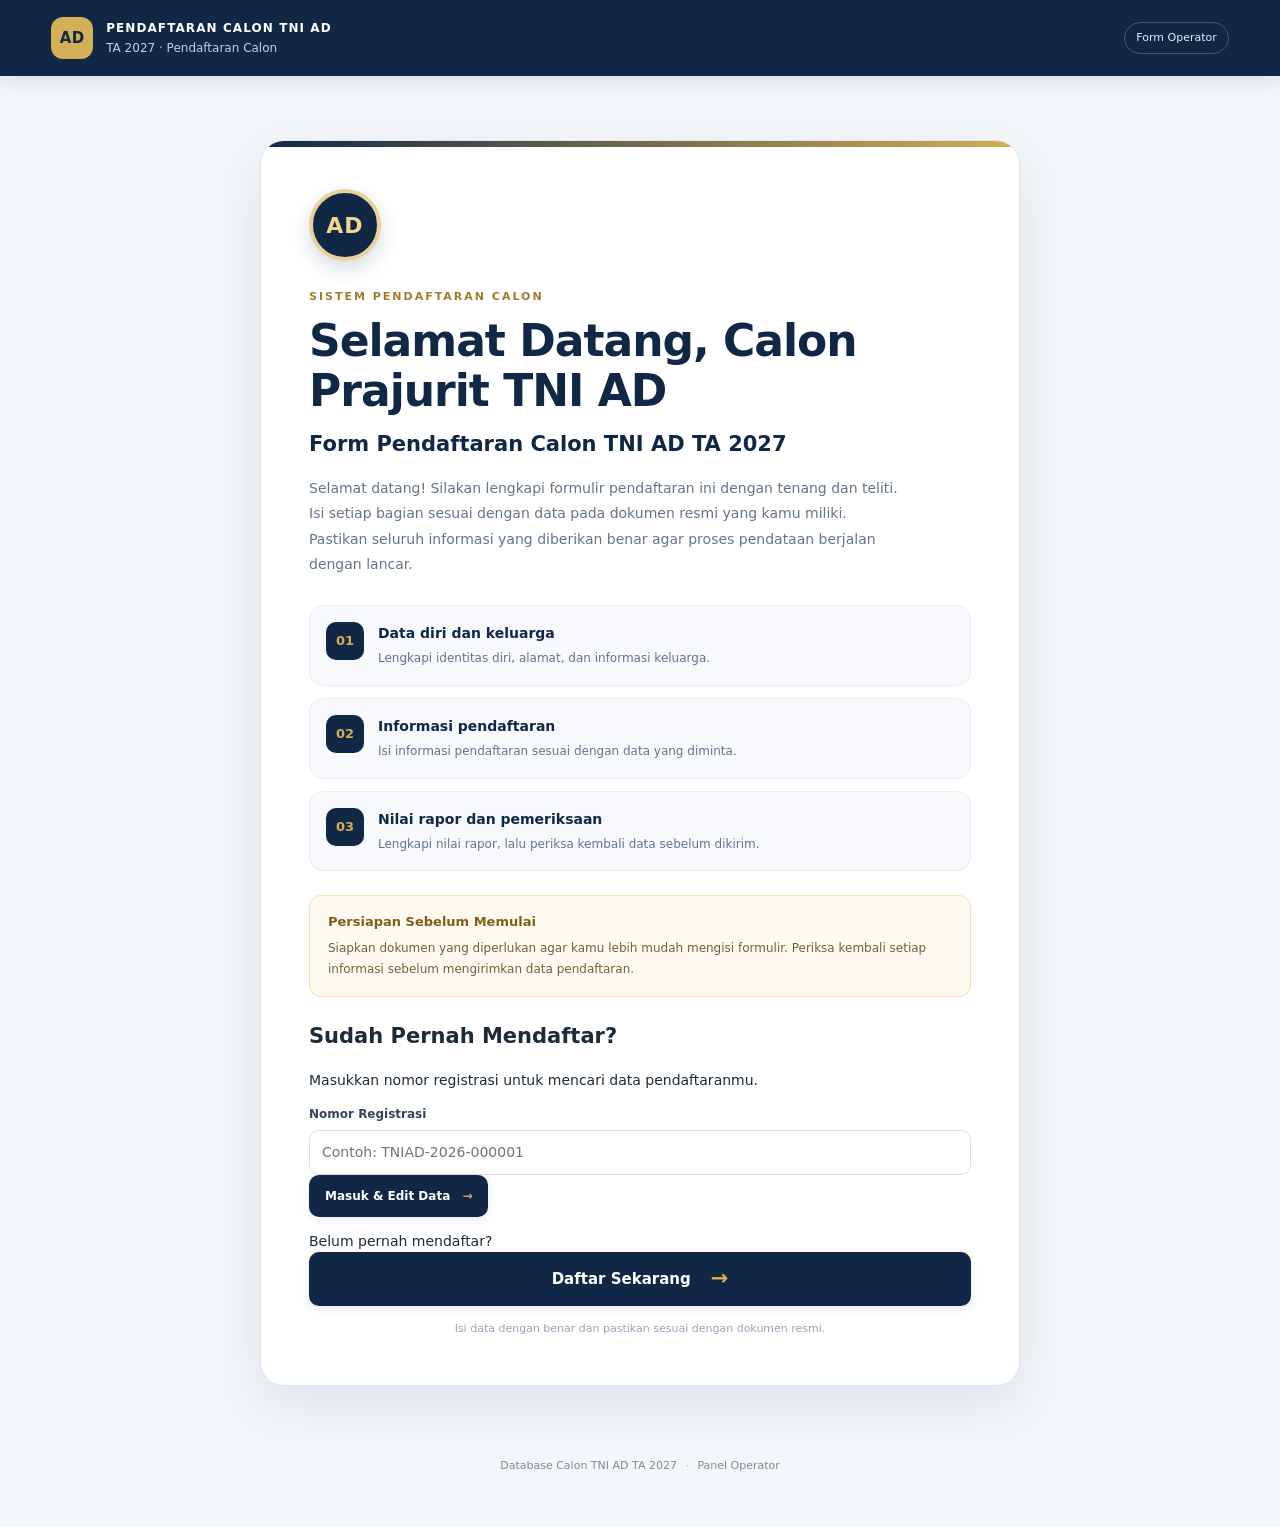
==== commit a6e50420: "42" ====
--- a/index.html
+++ b/index.html
@@ -33,6 +33,7 @@
           benar agar proses pendataan berjalan dengan lancar.
         </p>
 
+        <!-- INFORMASI PENDAFTARAN -->
         <div class="welcome-info">
           <div class="welcome-info-item">
             <span class="welcome-info-number">01</span>
@@ -61,6 +62,7 @@
           </div>
         </div>
 
+        <!-- PERSIAPAN -->
         <div class="welcome-notice">
           <strong>Persiapan Sebelum Memulai</strong>
           <p>
@@ -70,12 +72,52 @@
           </p>
         </div>
 
+        <!-- LOGIN PENDAFTAR LAMA -->
+        <div class="welcome-login">
+          <h2>Sudah Pernah Mendaftar?</h2>
+
+          <p>Masukkan nomor registrasi untuk mencari data pendaftaranmu.</p>
+
+          <label class="field">
+            <span>Nomor Registrasi</span>
+            <input
+              type="text"
+              id="login-nomor-registrasi"
+              name="NOMOR_PENDAFTARAN"
+              placeholder="Contoh: TNIAD-2026-000001"
+              autocomplete="off"
+              autocapitalize="characters"
+              spellcheck="false"
+            />
+          </label>
+
+          <button
+            class="btn btn-primary"
+            id="login-registration-btn"
+            type="button"
+          >
+            Masuk & Edit Data <span>→</span>
+          </button>
+
+          <p
+            id="login-registration-message"
+            role="status"
+            aria-live="polite"
+          ></p>
+        </div>
+
+        <!-- PEMISAH -->
+        <div class="welcome-divider">
+          <span>Belum pernah mendaftar?</span>
+        </div>
+
+        <!-- PENDAFTAR BARU -->
         <button
           class="btn btn-primary welcome-start"
           id="start-registration-btn"
           type="button"
         >
-          Mulai Pendaftaran <span>→</span>
+          Daftar Sekarang <span>→</span>
         </button>
 
         <p class="welcome-footnote">
@@ -144,24 +186,29 @@
                 ><span>Tanggal lahir <i>*</i></span
                 ><input name="TANGGAL_LAHIR" type="date" required
               /></label>
-              <label class="field"
-                ><span>Tinggi badan (cm)</span
-                ><input
+
+              <label class="field">
+                <span>Tinggi badan (cm)</span>
+                <input
                   name="TINGGI_BADAN_CM"
-                  type="number"
-                  min="1"
-                  max="250"
-                  inputmode="numeric"
-              /></label>
-              <label class="field"
-                ><span>Berat badan (kg)</span
-                ><input
+                  type="text"
+                  inputmode="decimal"
+                  placeholder="Contoh: 170,5"
+                  autocomplete="off"
+                />
+              </label>
+
+              <label class="field">
+                <span>Berat badan (kg)</span>
+                <input
                   name="BERAT_BADAN_KG"
-                  type="number"
-                  min="1"
-                  max="300"
+                  type="text"
                   inputmode="decimal"
-              /></label>
+                  placeholder="Contoh: 60,5"
+                  autocomplete="off"
+                />
+              </label>
+
               <label class="field"
                 ><span>Pendidikan umum <i>*</i></span
                 ><select
@@ -272,11 +319,13 @@
                   Alamat calon sesuai KTP <i>*</i>
                 </span>
 
+                <!-- PROVINSI -->
                 <label class="field">
                   <span>Provinsi <i>*</i></span>
                   <input
                     type="text"
                     id="provinsi-calon"
+                    name="PROVINSI_CALON"
                     placeholder="Ketik nama provinsi..."
                     autocomplete="off"
                     required
@@ -287,11 +336,13 @@
                   ></div>
                 </label>
 
+                <!-- KABUPATEN / KOTA -->
                 <label class="field">
                   <span>Kabupaten/Kota <i>*</i></span>
                   <input
                     type="text"
                     id="kabupaten-calon"
+                    name="KABUPATEN_KOTA_CALON"
                     placeholder="Pilih provinsi terlebih dahulu"
                     autocomplete="off"
                     required
@@ -306,23 +357,40 @@
                   </small>
                 </label>
 
+                <!-- KECAMATAN -->
                 <label class="field">
-                  <span>Alamat jalan / dusun / nomor rumah <i>*</i></span>
-                  <textarea
-                    id="detail-alamat-calon"
-                    rows="2"
-                    placeholder="Contoh: Jl. Merdeka No. 10, Dusun Krajan"
+                  <span>Kecamatan <i>*</i></span>
+                  <input
+                    type="text"
+                    id="kecamatan-calon"
+                    name="KECAMATAN_CALON"
+                    placeholder="Masukkan nama kecamatan"
                     data-uppercase
                     required
-                  ></textarea>
-                </label>
-
+                  />
+                </label>
+
+                <!-- KELURAHAN / DESA -->
+                <label class="field">
+                  <span>Kelurahan/Desa <i>*</i></span>
+                  <input
+                    type="text"
+                    id="kelurahan-calon"
+                    name="KELURAHAN_DESA_CALON"
+                    placeholder="Masukkan nama kelurahan/desa"
+                    data-uppercase
+                    required
+                  />
+                </label>
+
+                <!-- RT / RW -->
                 <div class="field-row">
                   <label class="field">
                     <span>RT</span>
                     <input
                       type="text"
                       id="rt-calon"
+                      name="RT_CALON"
                       placeholder="Contoh: 001"
                       inputmode="numeric"
                     />
@@ -333,13 +401,14 @@
                     <input
                       type="text"
                       id="rw-calon"
+                      name="RW_CALON"
                       placeholder="Contoh: 002"
                       inputmode="numeric"
                     />
                   </label>
                 </div>
 
-                <!-- Field ini mempertahankan kontrak data backend -->
+                <!-- KONTRAK DATA BACKEND LAMA -->
                 <input type="hidden" name="ALAMAT_CALON" />
               </div>
 
@@ -430,6 +499,7 @@
                   ><span>Kesatuan/instansi ayah</span
                   ><input name="KESATUAN_BAPAK" data-uppercase
                 /></label>
+
                 <!-- ALAMAT BAPAK -->
                 <div
                   class="field span-2 alamat-keluarga-group"
@@ -437,11 +507,13 @@
                 >
                   <span class="field-label">Alamat ayah sesuai KTP</span>
 
+                  <!-- PROVINSI -->
                   <label class="field">
                     <span>Provinsi</span>
                     <input
                       type="text"
                       id="provinsi-bapak"
+                      name="PROVINSI_BAPAK"
                       autocomplete="off"
                       placeholder="Ketik nama provinsi..."
                     />
@@ -451,11 +523,13 @@
                     ></div>
                   </label>
 
+                  <!-- KABUPATEN / KOTA -->
                   <label class="field">
                     <span>Kabupaten/Kota</span>
                     <input
                       type="text"
                       id="kabupaten-bapak"
+                      name="KABUPATEN_KOTA_BAPAK"
                       autocomplete="off"
                       placeholder="Pilih provinsi terlebih dahulu"
                       disabled
@@ -464,31 +538,61 @@
                       id="kabupaten-bapak-options"
                       class="autocomplete-options hidden"
                     ></div>
-                    <small id="kabupaten-bapak-info"
-                      >Pilih provinsi terlebih dahulu.</small
-                    >
-                  </label>
-
-                  <label class="field">
-                    <span>Jalan / Dusun / Nomor Rumah</span>
-                    <textarea
-                      id="detail-alamat-bapak"
-                      rows="2"
+                    <small id="kabupaten-bapak-info">
+                      Pilih provinsi terlebih dahulu.
+                    </small>
+                  </label>
+
+                  <!-- KECAMATAN -->
+                  <label class="field">
+                    <span>Kecamatan</span>
+                    <input
+                      type="text"
+                      id="kecamatan-bapak"
+                      name="KECAMATAN_BAPAK"
+                      placeholder="Masukkan nama kecamatan"
                       data-uppercase
-                    ></textarea>
-                  </label>
-
+                    />
+                  </label>
+
+                  <!-- KELURAHAN / DESA -->
+                  <label class="field">
+                    <span>Kelurahan/Desa</span>
+                    <input
+                      type="text"
+                      id="kelurahan-bapak"
+                      name="KELURAHAN_DESA_BAPAK"
+                      placeholder="Masukkan nama kelurahan/desa"
+                      data-uppercase
+                    />
+                  </label>
+
+                  <!-- RT / RW -->
                   <div class="field-row">
                     <label class="field">
                       <span>RT</span>
-                      <input id="rt-bapak" inputmode="numeric" />
+                      <input
+                        type="text"
+                        id="rt-bapak"
+                        name="RT_BAPAK"
+                        placeholder="Contoh: 001"
+                        inputmode="numeric"
+                      />
                     </label>
+
                     <label class="field">
                       <span>RW</span>
-                      <input id="rw-bapak" inputmode="numeric" />
+                      <input
+                        type="text"
+                        id="rw-bapak"
+                        name="RW_BAPAK"
+                        placeholder="Contoh: 002"
+                        inputmode="numeric"
+                      />
                     </label>
                   </div>
 
+                  <!-- KONTRAK DATA BACKEND -->
                   <input type="hidden" name="ALAMAT_BAPAK" />
                 </div>
               </div>
@@ -529,6 +633,7 @@
                   ><span>Kesatuan/instansi ibu</span
                   ><input name="KESATUAN_IBU" data-uppercase
                 /></label>
+
                 <!-- ALAMAT IBU -->
                 <div
                   class="field span-2 alamat-keluarga-group"
@@ -536,11 +641,13 @@
                 >
                   <span class="field-label">Alamat ibu sesuai KTP</span>
 
+                  <!-- PROVINSI -->
                   <label class="field">
                     <span>Provinsi</span>
                     <input
                       type="text"
                       id="provinsi-ibu"
+                      name="PROVINSI_IBU"
                       autocomplete="off"
                       placeholder="Ketik nama provinsi..."
                     />
@@ -550,11 +657,13 @@
                     ></div>
                   </label>
 
+                  <!-- KABUPATEN / KOTA -->
                   <label class="field">
                     <span>Kabupaten/Kota</span>
                     <input
                       type="text"
                       id="kabupaten-ibu"
+                      name="KABUPATEN_KOTA_IBU"
                       autocomplete="off"
                       placeholder="Pilih provinsi terlebih dahulu"
                       disabled
@@ -563,31 +672,61 @@
                       id="kabupaten-ibu-options"
                       class="autocomplete-options hidden"
                     ></div>
-                    <small id="kabupaten-ibu-info"
-                      >Pilih provinsi terlebih dahulu.</small
-                    >
-                  </label>
-
-                  <label class="field">
-                    <span>Jalan / Dusun / Nomor Rumah</span>
-                    <textarea
-                      id="detail-alamat-ibu"
-                      rows="2"
+                    <small id="kabupaten-ibu-info">
+                      Pilih provinsi terlebih dahulu.
+                    </small>
+                  </label>
+
+                  <!-- KECAMATAN -->
+                  <label class="field">
+                    <span>Kecamatan</span>
+                    <input
+                      type="text"
+                      id="kecamatan-ibu"
+                      name="KECAMATAN_IBU"
+                      placeholder="Masukkan nama kecamatan"
                       data-uppercase
-                    ></textarea>
-                  </label>
-
+                    />
+                  </label>
+
+                  <!-- KELURAHAN / DESA -->
+                  <label class="field">
+                    <span>Kelurahan/Desa</span>
+                    <input
+                      type="text"
+                      id="kelurahan-ibu"
+                      name="KELURAHAN_DESA_IBU"
+                      placeholder="Masukkan nama kelurahan/desa"
+                      data-uppercase
+                    />
+                  </label>
+
+                  <!-- RT / RW -->
                   <div class="field-row">
                     <label class="field">
                       <span>RT</span>
-                      <input id="rt-ibu" inputmode="numeric" />
+                      <input
+                        type="text"
+                        id="rt-ibu"
+                        name="RT_IBU"
+                        placeholder="Contoh: 001"
+                        inputmode="numeric"
+                      />
                     </label>
+
                     <label class="field">
                       <span>RW</span>
-                      <input id="rw-ibu" inputmode="numeric" />
+                      <input
+                        type="text"
+                        id="rw-ibu"
+                        name="RW_IBU"
+                        placeholder="Contoh: 002"
+                        inputmode="numeric"
+                      />
                     </label>
                   </div>
 
+                  <!-- KONTRAK DATA BACKEND -->
                   <input type="hidden" name="ALAMAT_IBU" />
                 </div>
               </div>
@@ -685,11 +824,13 @@
                 >
                   <span class="field-label">Alamat wali sesuai KTP</span>
 
+                  <!-- PROVINSI -->
                   <label class="field">
                     <span>Provinsi</span>
                     <input
                       type="text"
                       id="provinsi-wali"
+                      name="PROVINSI_WALI"
                       autocomplete="off"
                       placeholder="Ketik nama provinsi..."
                     />
@@ -699,11 +840,13 @@
                     ></div>
                   </label>
 
+                  <!-- KABUPATEN / KOTA -->
                   <label class="field">
                     <span>Kabupaten/Kota</span>
                     <input
                       type="text"
                       id="kabupaten-wali"
+                      name="KABUPATEN_KOTA_WALI"
                       autocomplete="off"
                       placeholder="Pilih provinsi terlebih dahulu"
                       disabled
@@ -712,31 +855,61 @@
                       id="kabupaten-wali-options"
                       class="autocomplete-options hidden"
                     ></div>
-                    <small id="kabupaten-wali-info"
-                      >Pilih provinsi terlebih dahulu.</small
-                    >
-                  </label>
-
-                  <label class="field">
-                    <span>Jalan / Dusun / Nomor Rumah</span>
-                    <textarea
-                      id="detail-alamat-wali"
-                      rows="2"
+                    <small id="kabupaten-wali-info">
+                      Pilih provinsi terlebih dahulu.
+                    </small>
+                  </label>
+
+                  <!-- KECAMATAN -->
+                  <label class="field">
+                    <span>Kecamatan</span>
+                    <input
+                      type="text"
+                      id="kecamatan-wali"
+                      name="KECAMATAN_WALI"
+                      placeholder="Masukkan nama kecamatan"
                       data-uppercase
-                    ></textarea>
-                  </label>
-
+                    />
+                  </label>
+
+                  <!-- KELURAHAN / DESA -->
+                  <label class="field">
+                    <span>Kelurahan/Desa</span>
+                    <input
+                      type="text"
+                      id="kelurahan-wali"
+                      name="KELURAHAN_DESA_WALI"
+                      placeholder="Masukkan nama kelurahan/desa"
+                      data-uppercase
+                    />
+                  </label>
+
+                  <!-- RT / RW -->
                   <div class="field-row">
                     <label class="field">
                       <span>RT</span>
-                      <input id="rt-wali" inputmode="numeric" />
+                      <input
+                        type="text"
+                        id="rt-wali"
+                        name="RT_WALI"
+                        placeholder="Contoh: 001"
+                        inputmode="numeric"
+                      />
                     </label>
+
                     <label class="field">
                       <span>RW</span>
-                      <input id="rw-wali" inputmode="numeric" />
+                      <input
+                        type="text"
+                        id="rw-wali"
+                        name="RW_WALI"
+                        placeholder="Contoh: 002"
+                        inputmode="numeric"
+                      />
                     </label>
                   </div>
 
+                  <!-- KONTRAK DATA BACKEND -->
                   <input type="hidden" name="ALAMAT_WALI" />
                 </div>
               </div>
@@ -856,15 +1029,17 @@
                   step="1"
                   required
               /></label>
-              <label class="field"
-                ><span>Kriteria prestasi nasional</span
-                ><select
+
+              <label class="field">
+                <span>Kriteria prestasi nasional</span>
+                <input
+                  type="text"
                   name="KRITERIA_PRESTASI_NASIONAL"
                   data-ref="KRITERIA_PRESTASI_NASIONAL"
-                >
-                  <option value="">Pilih jika ada</option>
-                </select></label
-              >
+                  placeholder="Masukkan kriteria prestasi nasional jika ada"
+                />
+              </label>
+
               <label class="field span-2"
                 ><span>Motivasi menjadi prajurit</span
                 ><textarea name="MOTIVASI_CALON" rows="3"></textarea>
@@ -922,7 +1097,7 @@
             >
             <div class="notice">
               Penyimpanan hanya dilakukan setelah tombol Simpan ditekan. Nomor
-              pendaftaran dan ID dibuat oleh backend.
+              pendaftaran akan dibuat jika pendaftaran berhasil.
             </div>
           </section>
 
--- a/styles.css
+++ b/styles.css
@@ -1064,3 +1064,31 @@
     font-size: 17px;
   }
 }
+
+.success-reminder {
+  margin-top: 16px;
+  padding: 16px;
+  text-align: left;
+  background: #fffaf0;
+  border: 1px solid #f0d59a;
+  border-radius: 12px;
+}
+
+.success-reminder strong {
+  display: block;
+  margin-bottom: 8px;
+  color: #805b13;
+  font-size: 14px;
+}
+
+.success-reminder p {
+  margin: 0 0 8px;
+  color: #374151;
+  font-size: 13px;
+  line-height: 1.7;
+}
+
+.success-reminder small {
+  color: #806b43;
+  font-size: 12px;
+}
